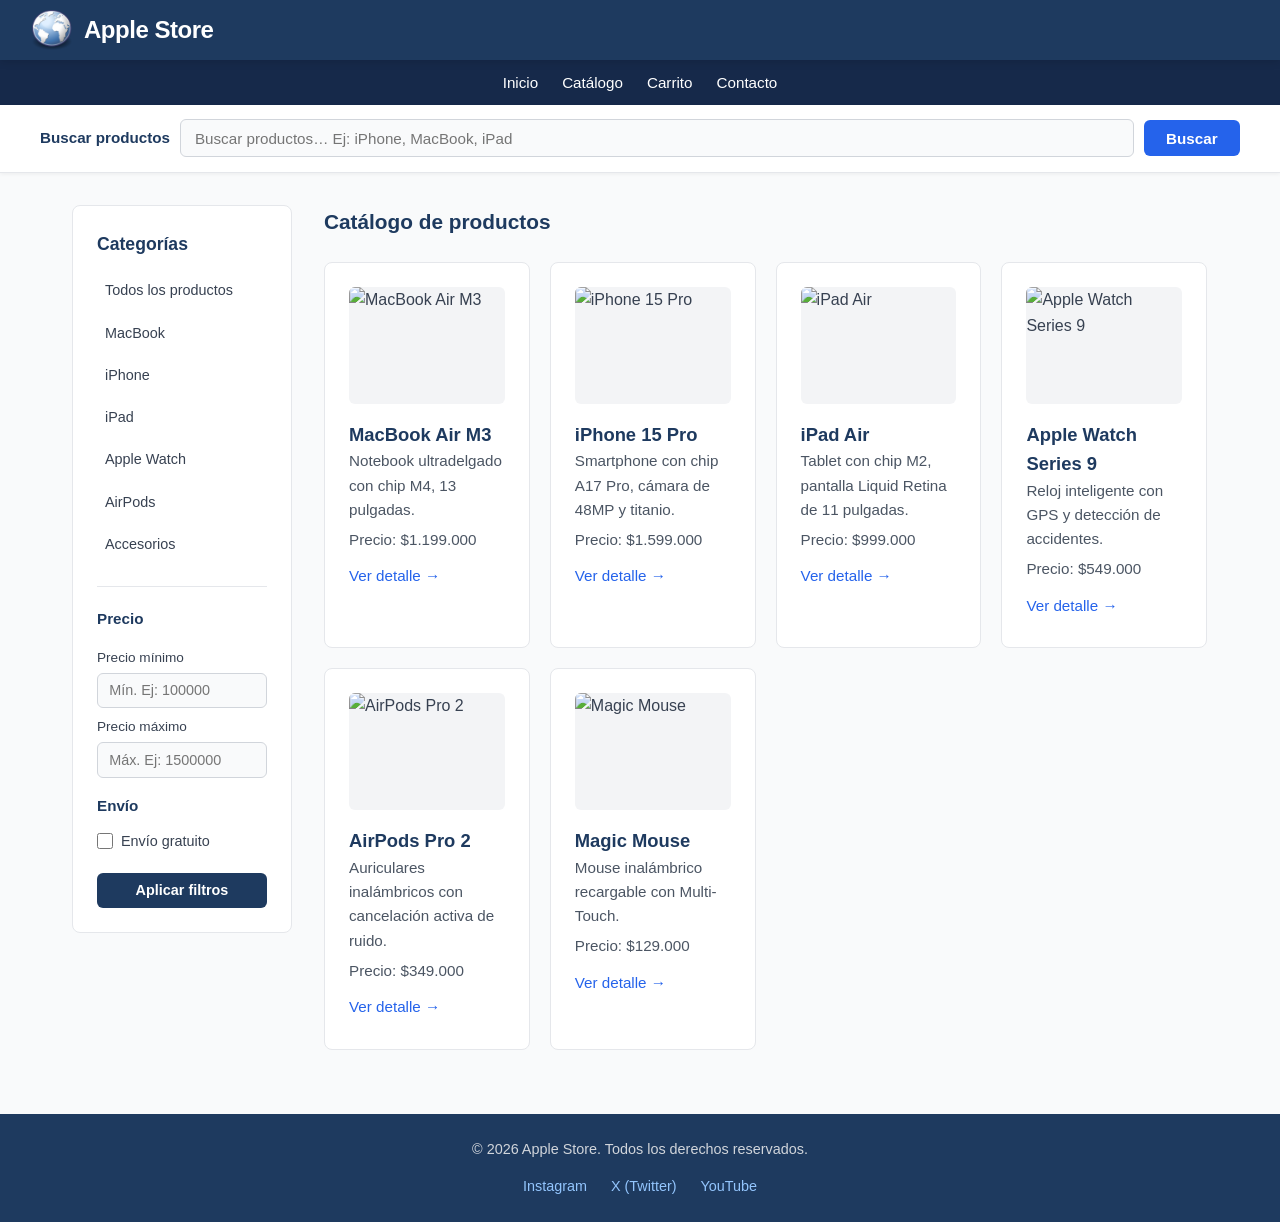
==== index.html @ 329b6d3d "Initial commit" ====
<!DOCTYPE html>
<html lang="es">
<head>
    <meta charset="UTF-8">
    <meta name="viewport" content="width=device-width, initial-scale=1.0">
    <meta name="description" content="Catálogo de productos Apple: MacBook, iPhone, iPad, Apple Watch y más.">
    <title>Apple Store | Catálogo de Productos</title>
    <link rel="stylesheet" href="style.css">
</head>
<body>

    <input type="checkbox" id="menu-toggle" class="menu-toggle" tabindex="-1" aria-hidden="true">

    <header class="site-header">
        <img src="./img/logo.png" alt="Apple Logo" width="40">
        <h1><a href="index.html">Apple Store</a></h1>
        <label for="menu-toggle" class="hamburger" aria-label="Abrir o cerrar menú de navegación">
            <span></span>
            <span></span>
            <span></span>
        </label>
    </header>

    <nav class="navbar" aria-label="Navegación principal">
        <ul>
            <li><a href="index.html">Inicio</a></li>
            <li><a href="index.html#catalogo">Catálogo</a></li>
            <li><a href="carrito.html">Carrito</a></li>
            <li><a href="contacto.html">Contacto</a></li>
        </ul>
    </nav>

    <div class="search-bar">
        <form role="search" method="get" action="#catalogo" aria-label="Buscador de productos">
            <label for="buscar">Buscar productos</label>
            <input type="search" id="buscar" name="buscar" placeholder="Buscar productos… Ej: iPhone, MacBook, iPad" autocomplete="off">
            <button type="submit">Buscar</button>
        </form>
    </div>

    <main id="inicio">

        <aside class="sidebar" aria-label="Filtros de productos">
            <input type="checkbox" id="filtros-toggle" class="filtros-toggle" tabindex="-1" aria-hidden="true">
            <label for="filtros-toggle" class="filtros-boton" aria-label="Mostrar u ocultar filtros">
                Filtros <span class="flecha" aria-hidden="true"></span>
            </label>
            <div class="filtros-contenido">
            <h2>Categorías</h2>
            <nav aria-label="Filtros de productos">
                <ul>
                    <li><a href="#catalogo">Todos los productos</a></li>
                    <li><a href="#macbook">MacBook</a></li>
                    <li><a href="#iphone">iPhone</a></li>
                    <li><a href="#ipad">iPad</a></li>
                    <li><a href="#watch">Apple Watch</a></li>
                    <li><a href="#airpods">AirPods</a></li>
                    <li><a href="#accesorios">Accesorios</a></li>
                </ul>
            </nav>

            <form class="filtros" method="get" action="#catalogo" aria-label="Filtros de precio y envío">
                <fieldset>
                    <legend>Precio</legend>
                    <label for="precio-min">Precio mínimo</label>
                    <input type="number" id="precio-min" name="precio-min" min="0" step="1000" placeholder="Mín. Ej: 100000">
                    <label for="precio-max">Precio máximo</label>
                    <input type="number" id="precio-max" name="precio-max" min="0" step="1000" placeholder="Máx. Ej: 1500000">
                </fieldset>
                <fieldset>
                    <legend>Envío</legend>
                    <label class="check-envio" for="envio-gratis">
                        <input type="checkbox" id="envio-gratis" name="envio" value="gratis">
                        Envío gratuito
                    </label>
                </fieldset>
                <button type="submit">Aplicar filtros</button>
            </form>
            </div>
        </aside>

        <section id="catalogo" aria-label="Catálogo de productos">
            <h2>Catálogo de productos</h2>

            <div class="productos">
            <article id="macbook" class="card">
                <img src="https://tse1.mm.bing.net/th/id/OIP.ccdzvcFZfXSDIcyYsRmzBAHaGY?r=0&rs=1&pid=ImgDetMain&o=7&rm=3" alt="MacBook Air M3" loading="lazy">
                <h3><a href="producto.html">MacBook Air M3</a></h3>
                <p>Notebook ultradelgado con chip M4, 13 pulgadas.</p>
                <p>Precio: $1.199.000</p>
                <p><a href="producto.html" aria-label="Ver detalle de MacBook Air M3">Ver detalle &rarr;</a></p>
            </article>

            <article id="iphone" class="card">
                <img src="https://tse1.mm.bing.net/th/id/OIP.ccdzvcFZfXSDIcyYsRmzBAHaGY?r=0&rs=1&pid=ImgDetMain&o=7&rm=3" alt="iPhone 15 Pro" loading="lazy">
                <h3><a href="producto.html">iPhone 15 Pro</a></h3>
                <p>Smartphone con chip A17 Pro, cámara de 48MP y titanio.</p>
                <p>Precio: $1.599.000</p>
                <p><a href="producto.html" aria-label="Ver detalle de iPhone 15 Pro">Ver detalle &rarr;</a></p>
            </article>

            <article id="ipad" class="card">
                <img src="https://tse1.mm.bing.net/th/id/OIP.ccdzvcFZfXSDIcyYsRmzBAHaGY?r=0&rs=1&pid=ImgDetMain&o=7&rm=3" alt="iPad Air" loading="lazy">
                <h3><a href="producto.html">iPad Air</a></h3>
                <p>Tablet con chip M2, pantalla Liquid Retina de 11 pulgadas.</p>
                <p>Precio: $999.000</p>
                <p><a href="producto.html" aria-label="Ver detalle de iPad Air">Ver detalle &rarr;</a></p>
            </article>

            <article id="watch" class="card">
                <img src="https://tse1.mm.bing.net/th/id/OIP.ccdzvcFZfXSDIcyYsRmzBAHaGY?r=0&rs=1&pid=ImgDetMain&o=7&rm=3" alt="Apple Watch Series 9" loading="lazy">
                <h3><a href="producto.html">Apple Watch Series 9</a></h3>
                <p>Reloj inteligente con GPS y detección de accidentes.</p>
                <p>Precio: $549.000</p>
                <p><a href="producto.html" aria-label="Ver detalle de Apple Watch Series 9">Ver detalle &rarr;</a></p>
            </article>

            <article id="airpods" class="card">
                <img src="https://tse1.mm.bing.net/th/id/OIP.ccdzvcFZfXSDIcyYsRmzBAHaGY?r=0&rs=1&pid=ImgDetMain&o=7&rm=3" alt="AirPods Pro 2" loading="lazy">
                <h3><a href="producto.html">AirPods Pro 2</a></h3>
                <p>Auriculares inalámbricos con cancelación activa de ruido.</p>
                <p>Precio: $349.000</p>
                <p><a href="producto.html" aria-label="Ver detalle de AirPods Pro 2">Ver detalle &rarr;</a></p>
            </article>

            <article id="accesorios" class="card">
                <img src="https://tse1.mm.bing.net/th/id/OIP.ccdzvcFZfXSDIcyYsRmzBAHaGY?r=0&rs=1&pid=ImgDetMain&o=7&rm=3" alt="Magic Mouse" loading="lazy">
                <h3><a href="producto.html">Magic Mouse</a></h3>
                <p>Mouse inalámbrico recargable con Multi-Touch.</p>
                <p>Precio: $129.000</p>
                <p><a href="producto.html" aria-label="Ver detalle de Magic Mouse">Ver detalle &rarr;</a></p>
            </article>
            </div>

        </section>

    </main>

    <footer id="contacto">
        <p>&copy; 2026 Apple Store. Todos los derechos reservados.</p>
        <nav aria-label="Redes sociales">
            <ul>
                <li><a href="https://instagram.com/apple" rel="noopener noreferrer" target="_blank">Instagram</a></li>
                <li><a href="https://x.com/apple" rel="noopener noreferrer" target="_blank">X (Twitter)</a></li>
                <li><a href="https://youtube.com/apple" rel="noopener noreferrer" target="_blank">YouTube</a></li>
            </ul>
        </nav>
    </footer>

</body>
</html>
---- style.css ----
/* ===== Reset y base ===== */
:root {
    --header-h: 60px;
}

*, *::before, *::after {
    margin: 0;
    padding: 0;
    box-sizing: border-box;
}

html {
    font-size: 16px;
    scroll-behavior: smooth;
}

body {
    font-family: -apple-system, BlinkMacSystemFont, "Segoe UI", Roboto, Helvetica, Arial, sans-serif;
    color: #374151;
    background-color: #f9fafb;
    line-height: 1.6;
    min-height: 100vh;
    /* ===== Template general con Grid: header / navbar / searchbar / main / footer ===== */
    display: grid;
    grid-template-areas:
        "header"
        "navbar"
        "searchbar"
        "main"
        "footer";
    grid-template-rows: auto auto auto 1fr auto;
    grid-template-columns: 1fr;
}

a {
    color: #2563eb;
    text-decoration: none;
    transition: color 0.2s ease;
}

a:hover {
    color: #1d4ed8;
}

ul {
    list-style: none;
}

/* ===== Header ===== */
.site-header,
header {
    grid-area: header;
    background-color: #1e3a5f;
    color: #ffffff;
    padding: 0 2rem;
    min-height: var(--header-h);
    display: flex;
    justify-content: flex-start;
    align-items: center;
    flex-wrap: nowrap;
    gap: 0.75rem;
    position: sticky;
    top: 0;
    z-index: 1000;
    box-shadow: 0 2px 8px rgba(0, 0, 0, 0.12);

    h1 {
        font-size: 1.5rem;
        font-weight: 700;
        letter-spacing: -0.02em;
        a:hover {
            color: #93c5fd;
        }
        a {
            color: #ffffff;
        }
    }
}

/* ===== Navegación principal (navbar del layout Grid) ===== */
.navbar,
nav[aria-label="Navegación principal"] {
    grid-area: navbar;
}

.navbar {
    background-color: #16294a;
    padding: 0.6rem 2rem;
    ul {
        justify-content: center;
    }
}

nav[aria-label="Navegación principal"] ul {
    display: flex;
    gap: 1.5rem;
}

nav[aria-label="Navegación principal"] a {
    color: #ffffff;
    font-weight: 500;
    font-size: 0.95rem;
    padding: 0.35rem 0;
    border-bottom: 2px solid transparent;
    transition: color 0.2s ease, border-color 0.2s ease;
}

nav[aria-label="Navegación principal"] a:hover {
    color: #93c5fd;
    border-bottom-color: #93c5fd;
}

/* ===== Menú hamburguesa solo HTML + CSS (checkbox hack) ===== */
/* El checkbox queda oculto pero funcional vía el <label> */
.menu-toggle {
    position: absolute;
    opacity: 0;
    width: 1px;
    height: 1px;
    overflow: hidden;
    pointer-events: none;
}

/* En desktop el botón hamburguesa no se muestra */
.hamburger {
    display: none;
    flex-direction: column;
    justify-content: center;
    gap: 5px;
    cursor: pointer;
    padding: 0.5rem;
    margin-left: auto;
}

.hamburger span {
    display: block;
    width: 25px;
    height: 3px;
    border-radius: 2px;
    background-color: #ffffff;
    transition: transform 0.2s ease, opacity 0.2s ease;
}

/* ===== Buscador de productos (solo HTML + CSS, sin JS) ===== */
.search-bar {
    grid-area: searchbar;
    background-color: #ffffff;
    border-bottom: 1px solid #e5e7eb;
    padding: 0.9rem 2rem;
    /* Fijo en la parte superior en mobile y desktop, debajo del header */
    position: sticky;
    top: var(--header-h);
    z-index: 900;
    box-shadow: 0 1px 4px rgba(0, 0, 0, 0.06);
}

.search-bar form[role="search"] {
    max-width: 1200px;
    margin: 0 auto;
    display: flex;
    gap: 0.6rem;
    align-items: center;
    min-width: 0;
}

.search-bar label {
    margin: 0;
    font-weight: 600;
    color: #1e3a5f;
    font-size: 0.95rem;
    white-space: nowrap;
}

.search-bar input[type="search"] {
    flex: 1;
    min-width: 0;
    padding: 0.6rem 0.9rem;
    border: 1px solid #d1d5db;
    border-radius: 6px;
    font-size: 0.95rem;
    font-family: inherit;
    background-color: #f9fafb;
    transition: border-color 0.2s ease, box-shadow 0.2s ease, background-color 0.2s ease;
}

.search-bar input[type="search"]:focus {
    outline: none;
    border-color: #2563eb;
    background-color: #ffffff;
    box-shadow: 0 0 0 3px rgba(37, 99, 235, 0.15);
}

.search-bar button[type="submit"] {
    background-color: #2563eb;
    color: #ffffff;
    border: none;
    padding: 0.6rem 1.4rem;
    border-radius: 6px;
    font-size: 0.95rem;
    font-weight: 600;
    cursor: pointer;
    transition: background-color 0.2s ease;
    white-space: nowrap;
}

.search-bar button[type="submit"]:hover {
    background-color: #1d4ed8;
}

/* ===== Navegación breadcrumb ===== */
nav[aria-label="Ruta de navegación"] ol {
    display: flex;
    gap: 0.5rem;
    flex-wrap: wrap;
    font-size: 0.85rem;
    color: #6b7280;
    margin-bottom: 1.5rem;
}

nav[aria-label="Ruta de navegación"] a {
    color: #6b7280;
}

nav[aria-label="Ruta de navegación"] a:hover {
    color: #2563eb;
}

nav[aria-label="Ruta de navegación"] [aria-current="page"] {
    color: #374151;
    font-weight: 600;
}

/* ===== Layout principal (index) ===== */
main {
    grid-area: main;
    max-width: 1200px;
    width: 100%;
    margin: 0 auto;
    padding: 2rem;
}

footer {
    grid-area: footer;
}

#inicio {
    /* Sub-grid del contenido: sidebar + catálogo */
    display: grid;
    grid-template-areas:
        "sidebar"
        "catalogo";
    grid-template-columns: 1fr;
    gap: 2rem;
    align-items: start;
}

/* ===== Aside / Filtros (sidebar del layout Grid) ===== */
aside,
.sidebar {
    grid-area: sidebar;
}

aside {
    background-color: #ffffff;
    border: 1px solid #e5e7eb;
    border-radius: 8px;
    padding: 1.5rem;
}

aside h2 {
    font-size: 1.1rem;
    color: #1e3a5f;
    margin-bottom: 1rem;
}

aside nav ul {
    display: flex;
    flex-direction: column;
    gap: 0.5rem;
}

aside nav a {
    color: #374151;
    font-size: 0.9rem;
    padding: 0.35rem 0.5rem;
    border-radius: 4px;
    display: block;
}

aside nav a:hover {
    background-color: #eff6ff;
    color: #2563eb;
}

/* ===== Filtros de precio y envío en sidebar (solo HTML + CSS) ===== */
.sidebar .filtros {
    margin-top: 1.5rem;
    padding-top: 1.25rem;
    border-top: 1px solid #e5e7eb;
    max-width: none;
}

.sidebar .filtros fieldset {
    border: 0;
    padding: 0;
    margin: 0 0 1rem;
    background-color: transparent;
}

.sidebar .filtros legend {
    padding: 0;
    margin-bottom: 0.5rem;
    font-size: 0.95rem;
}

.sidebar .filtros label {
    margin-top: 0.5rem;
    font-size: 0.85rem;
}

.sidebar .filtros input[type="number"] {
    width: 100%;
    padding: 0.55rem 0.7rem;
    border: 1px solid #d1d5db;
    border-radius: 6px;
    font-size: 0.9rem;
    font-family: inherit;
    background-color: #f9fafb;
    transition: border-color 0.2s ease, box-shadow 0.2s ease, background-color 0.2s ease;
}

.sidebar .filtros input[type="number"]:focus {
    outline: none;
    border-color: #2563eb;
    background-color: #ffffff;
    box-shadow: 0 0 0 3px rgba(37, 99, 235, 0.15);
}

.sidebar .filtros .check-envio {
    display: flex;
    align-items: center;
    gap: 0.5rem;
    margin-top: 0.25rem;
    cursor: pointer;
    font-size: 0.9rem;
}

.sidebar .filtros input[type="checkbox"] {
    width: 1rem;
    height: 1rem;
    accent-color: #2563eb;
    cursor: pointer;
}

.sidebar .filtros button[type="submit"] {
    width: 100%;
    background-color: #1e3a5f;
    color: #ffffff;
    border: none;
    padding: 0.6rem 1rem;
    border-radius: 6px;
    font-size: 0.9rem;
    font-weight: 600;
    cursor: pointer;
    transition: background-color 0.2s ease;
}

.sidebar .filtros button[type="submit"]:hover {
    background-color: #2563eb;
}

/* ===== Filtros colapsables solo HTML + CSS (checkbox hack) ===== */
.filtros-toggle {
    position: absolute;
    opacity: 0;
    width: 1px;
    height: 1px;
    overflow: hidden;
    pointer-events: none;
}

/* En desktop el botón de filtros no se muestra y el contenido va abierto */
.filtros-boton {
    display: none;
}

.filtros-contenido {
    display: block;
}

.filtros-boton .flecha::after {
    content: "▾";
    display: inline-block;
    transition: transform 0.2s ease;
}

/* ===== Catálogo (contenedor Grid del layout, tarjetas en Flex) ===== */
#catalogo {
    grid-area: catalogo;
    min-width: 0;
}

#catalogo h2 {
    font-size: 1.3rem;
    color: #1e3a5f;
    margin-bottom: 1.5rem;
}

#catalogo > h2 {
    margin-bottom: 1.5rem;
}

/* Contenedor flex de las tarjetas */
#catalogo .productos {
    display: flex;
    flex-wrap: wrap;
    gap: 1.25rem;
    align-items: stretch;
}

/* ===== Tarjetas de productos (Flex items) ===== */
/* Mobile primero: 1 columna */
#catalogo article,
#catalogo .card {
    flex: 1 1 100%;
    max-width: 100%;
    background-color: #ffffff;
    border: 1px solid #e5e7eb;
    border-radius: 8px;
    padding: 1.5rem;
    transition: box-shadow 0.2s ease, border-color 0.2s ease;
}

#catalogo article:hover,
#catalogo .card:hover {
    box-shadow: 0 4px 12px rgba(37, 99, 235, 0.1);
    border-color: #bfdbfe;
}

#catalogo article h3 a {
    color: #1e3a5f;
    font-size: 1.15rem;
}

#catalogo article h3 a:hover {
    color: #2563eb;
}

#catalogo article p {
    margin-bottom: 0.35rem;
    color: #4b5563;
    font-size: 0.95rem;
}

#catalogo article p:last-child {
    margin-top: 0.75rem;
}

/* Imagen de producto (misma para todos) */
#catalogo .card img,
article[aria-label="Ficha del producto"] img {
    width: 100%;
    height: auto;
    aspect-ratio: 4 / 3;
    object-fit: cover;
    border-radius: 6px;
    margin-bottom: 1rem;
    background-color: #f3f4f6;
    display: block;
}

article[aria-label="Ficha del producto"] img {
    max-width: 480px;
}

/* Tablet: 3 columnas */
@media (min-width: 600px) and (max-width: 1023px) {
    #catalogo article,
    #catalogo .card {
        flex: 1 1 calc(33.333% - 1.25rem);
        max-width: calc(33.333% - 0.85rem);
    }
}

/* Desktop: 4 columnas + sidebar lateral vía Grid */
@media (min-width: 1024px) {
    #inicio {
        grid-template-areas: "sidebar catalogo";
        grid-template-columns: 220px 1fr;
    }

    #catalogo article,
    #catalogo .card {
        flex: 1 1 calc(25% - 1.25rem);
        max-width: calc(25% - 0.95rem);
    }
}

/* Tablet: sidebar arriba, catálogo debajo (Grid de 1 columna) */
@media (min-width: 600px) and (max-width: 1023px) {
    #inicio {
        grid-template-areas:
            "sidebar"
            "catalogo";
        grid-template-columns: 1fr;
    }
}

/* ===== Footer ===== */
footer {
    background-color: #1e3a5f;
    color: #ffffff;
    padding: 1.5rem 2rem;
    text-align: center;
    margin-top: auto;
}

footer p {
    margin-bottom: 0.75rem;
    font-size: 0.9rem;
    color: #d1d5db;
}

footer nav ul {
    display: flex;
    justify-content: center;
    gap: 1.5rem;
}

footer nav a {
    color: #93c5fd;
    font-size: 0.9rem;
    font-weight: 500;
}

footer nav a:hover {
    color: #ffffff;
}

/* ===== Tablas ===== */
table {
    width: 100%;
    border-collapse: collapse;
    margin: 1rem 0 1.5rem;
    background-color: #ffffff;
    border-radius: 8px;
    overflow: hidden;
    border: 1px solid #e5e7eb;
}

caption {
    text-align: left;
    font-weight: 600;
    color: #1e3a5f;
    padding: 0.75rem 1rem;
    font-size: 1rem;
}

th, td {
    padding: 0.75rem 1rem;
    text-align: left;
    border-bottom: 1px solid #f3f4f6;
    font-size: 0.9rem;
}

thead th {
    background-color: #f0f4ff;
    color: #1e3a5f;
    font-weight: 600;
}

tbody tr:last-child td {
    border-bottom: none;
}

tfoot td {
    font-weight: 700;
    background-color: #f9fafb;
    color: #1e3a5f;
}

/* ===== Formularios ===== */
form {
    max-width: 600px;
}

fieldset {
    border: 1px solid #e5e7eb;
    border-radius: 8px;
    padding: 1.25rem 1.5rem;
    margin-bottom: 1.25rem;
    background-color: #ffffff;
}

legend {
    font-weight: 600;
    color: #1e3a5f;
    padding: 0 0.5rem;
}

label {
    display: block;
    margin-top: 0.75rem;
    margin-bottom: 0.25rem;
    font-size: 0.9rem;
    color: #374151;
}

input[type="text"],
input[type="email"],
input[type="tel"],
textarea {
    width: 100%;
    padding: 0.6rem 0.75rem;
    border: 1px solid #d1d5db;
    border-radius: 6px;
    font-size: 0.95rem;
    font-family: inherit;
    transition: border-color 0.2s ease, box-shadow 0.2s ease;
    background-color: #ffffff;
}

input:focus, textarea:focus {
    outline: none;
    border-color: #2563eb;
    box-shadow: 0 0 0 3px rgba(37, 99, 235, 0.15);
}

input[type="radio"] {
    margin-right: 0.4rem;
}



input[type="submit"] {
    background-color: #2563eb;
    color: #ffffff;
    border: none;
    padding: 0.7rem 1.5rem;
    border-radius: 6px;
    font-size: 1rem;
    font-weight: 600;
    cursor: pointer;
    transition: background-color 0.2s ease;
    margin-top: 0.5rem;
}

input[type="submit"]:hover {
    background-color: #1d4ed8;
}

[role="button"] {
    display: inline-block;
    background-color: #2563eb;
    color: #ffffff;
    padding: 0.6rem 1.25rem;
    border-radius: 6px;
    font-weight: 600;
    transition: background-color 0.2s ease;
}

[role="button"]:hover {
    background-color: #1d4ed8;
    color: #ffffff;
}

/* ===== Artículo producto ===== */
article[aria-label="Ficha del producto"] {
    background-color: #ffffff;
    border: 1px solid #e5e7eb;
    border-radius: 8px;
    padding: 2rem;
}

article[aria-label="Ficha del producto"] h2 {
    color: #1e3a5f;
    margin-bottom: 0.75rem;
}

article[aria-label="Ficha del producto"] section {
    margin-top: 1.5rem;
}

article[aria-label="Ficha del producto"] h3 {
    color: #1e3a5f;
    margin-bottom: 0.5rem;
}

/* ===== Secciones generales ===== */
section[aria-label] {
    margin-bottom: 2rem;
}

h2 {
    font-size: 1.3rem;
    color: #1e3a5f;
}

h3 {
    font-size: 1.1rem;
}

/* ===== Responsive ===== */
@media (max-width: 768px) {
    .site-header,
    header {
        flex-direction: row;
        align-items: center;
        padding: 0 1rem;
        min-height: var(--header-h);
    }

    /* --- Menú hamburguesa: solo mobile --- */
    .hamburger {
        display: flex;
    }

    .navbar {
        padding: 0 1rem;
    }

    /* Nav colapsada por defecto, se abre con el checkbox */
    nav[aria-label="Navegación principal"] ul {
        display: none;
        flex-direction: column;
        gap: 0;
        padding: 0.5rem 0;
    }

    nav[aria-label="Navegación principal"] li {
        border-top: 1px solid rgba(255, 255, 255, 0.12);
    }

    nav[aria-label="Navegación principal"] li:first-child {
        border-top: none;
    }

    nav[aria-label="Navegación principal"] a {
        display: block;
        padding: 0.7rem 0.25rem;
        border-bottom: none;
    }

    nav[aria-label="Navegación principal"] a:hover {
        border-bottom-color: transparent;
    }

    /* Mostrar nav cuando el checkbox está marcado */
    #menu-toggle:checked ~ .navbar ul {
        display: flex;
    }

    /* Hamburguesa animada a "X" cuando el menú está abierto */
    #menu-toggle:checked ~ .site-header .hamburger span:nth-child(1) {
        transform: translateY(8px) rotate(45deg);
    }

    #menu-toggle:checked ~ .site-header .hamburger span:nth-child(2) {
        opacity: 0;
    }

    #menu-toggle:checked ~ .site-header .hamburger span:nth-child(3) {
        transform: translateY(-8px) rotate(-45deg);
    }

    /* --- Filtros colapsables: cerrados por defecto, solo mobile --- */
    .filtros-boton {
        display: flex;
        justify-content: space-between;
        align-items: center;
        width: 100%;
        background-color: #1e3a5f;
        color: #ffffff;
        font-weight: 600;
        font-size: 0.95rem;
        padding: 0.7rem 1rem;
        border-radius: 6px;
        cursor: pointer;
    }

    .filtros-contenido {
        display: none;
        margin-top: 1rem;
    }

    #filtros-toggle:checked ~ .filtros-contenido {
        display: block;
    }

    #filtros-toggle:checked ~ .filtros-boton .flecha::after {
        transform: rotate(180deg);
    }

    .search-bar {
        padding: 0.75rem 1rem;
    }

    .search-bar form[role="search"] {
        flex-wrap: wrap;
    }

    .search-bar label {
        flex: 1 1 100%;
    }

    #inicio {
        grid-template-areas:
            "sidebar"
            "catalogo";
        grid-template-columns: 1fr;
    }

    main {
        padding: 1rem;
    }

    nav[aria-label="Ruta de navegación"] ol {
        font-size: 0.8rem;
    }

    footer nav ul {
        flex-wrap: wrap;
        gap: 1rem;
    }

    table {
        font-size: 0.85rem;
    }

    th, td {
        padding: 0.5rem 0.6rem;
    }
}

@media (max-width: 480px) {
    html {
        font-size: 14px;
    }

    header h1 {
        font-size: 1.25rem;
    }

    nav[aria-label="Navegación principal"] ul {
        gap: 0.75rem;
    }

    nav[aria-label="Navegación principal"] a {
        font-size: 0.85rem;
    }

    aside nav ul {
        gap: 0.25rem;
    }

    footer {
        padding: 1rem;
    }

    footer p {
        font-size: 0.8rem;
    }

    footer nav ul {
        flex-direction: column;
        gap: 0.5rem;
    }
}
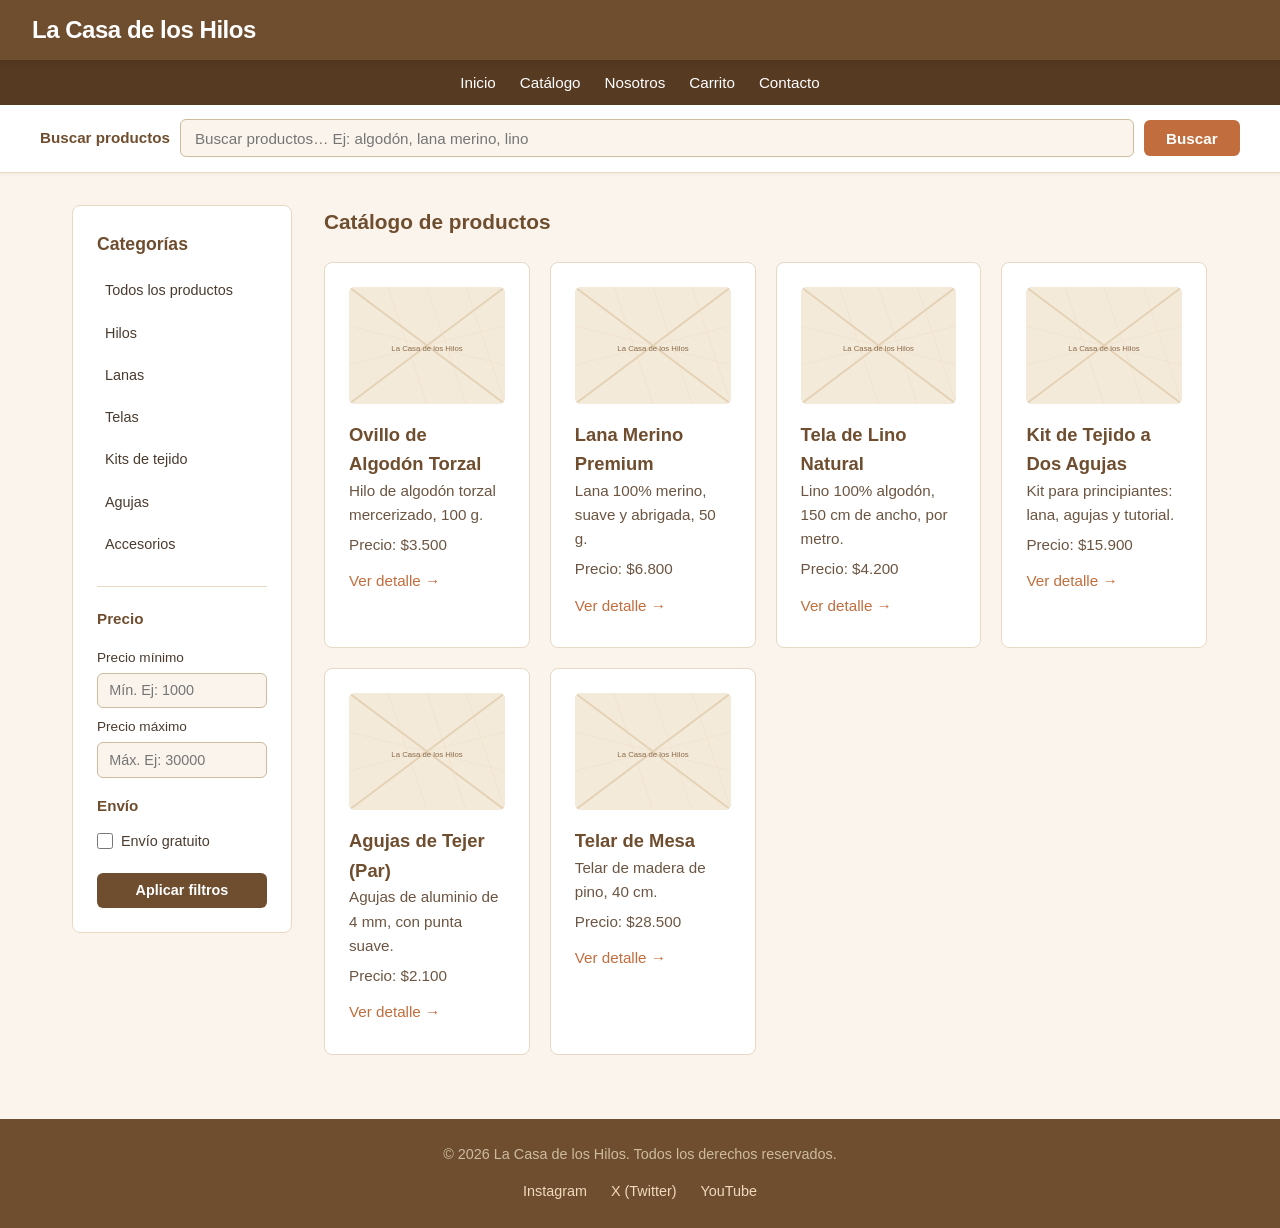
==== commit b1f006f5: "Refactor website content and design for "La Casa de los Hilos" - Updated all HTML files to reflect t" ====
--- a/index.html
+++ b/index.html
@@ -3,8 +3,8 @@
 <head>
     <meta charset="UTF-8">
     <meta name="viewport" content="width=device-width, initial-scale=1.0">
-    <meta name="description" content="Catálogo de productos Apple: MacBook, iPhone, iPad, Apple Watch y más.">
-    <title>Apple Store | Catálogo de Productos</title>
+    <meta name="description" content="Catálogo de artículos textiles: hilos, lanas, telas, kits de tejido y accesorios.">
+    <title>La Casa de los Hilos | Catálogo de Artículos Textiles</title>
     <link rel="stylesheet" href="style.css">
 </head>
 <body>
@@ -12,8 +12,7 @@
     <input type="checkbox" id="menu-toggle" class="menu-toggle" tabindex="-1" aria-hidden="true">
 
     <header class="site-header">
-        <img src="./img/logo.png" alt="Apple Logo" width="40">
-        <h1><a href="index.html">Apple Store</a></h1>
+        <h1><a href="index.html">La Casa de los Hilos</a></h1>
         <label for="menu-toggle" class="hamburger" aria-label="Abrir o cerrar menú de navegación">
             <span></span>
             <span></span>
@@ -25,6 +24,7 @@
         <ul>
             <li><a href="index.html">Inicio</a></li>
             <li><a href="index.html#catalogo">Catálogo</a></li>
+            <li><a href="nosotros.html">Nosotros</a></li>
             <li><a href="carrito.html">Carrito</a></li>
             <li><a href="contacto.html">Contacto</a></li>
         </ul>
@@ -33,7 +33,7 @@
     <div class="search-bar">
         <form role="search" method="get" action="#catalogo" aria-label="Buscador de productos">
             <label for="buscar">Buscar productos</label>
-            <input type="search" id="buscar" name="buscar" placeholder="Buscar productos… Ej: iPhone, MacBook, iPad" autocomplete="off">
+            <input type="search" id="buscar" name="buscar" placeholder="Buscar productos… Ej: algodón, lana merino, lino" autocomplete="off">
             <button type="submit">Buscar</button>
         </form>
     </div>
@@ -50,11 +50,11 @@
             <nav aria-label="Filtros de productos">
                 <ul>
                     <li><a href="#catalogo">Todos los productos</a></li>
-                    <li><a href="#macbook">MacBook</a></li>
-                    <li><a href="#iphone">iPhone</a></li>
-                    <li><a href="#ipad">iPad</a></li>
-                    <li><a href="#watch">Apple Watch</a></li>
-                    <li><a href="#airpods">AirPods</a></li>
+                    <li><a href="#hilos">Hilos</a></li>
+                    <li><a href="#lanas">Lanas</a></li>
+                    <li><a href="#telas">Telas</a></li>
+                    <li><a href="#kits">Kits de tejido</a></li>
+                    <li><a href="#agujas">Agujas</a></li>
                     <li><a href="#accesorios">Accesorios</a></li>
                 </ul>
             </nav>
@@ -63,9 +63,9 @@
                 <fieldset>
                     <legend>Precio</legend>
                     <label for="precio-min">Precio mínimo</label>
-                    <input type="number" id="precio-min" name="precio-min" min="0" step="1000" placeholder="Mín. Ej: 100000">
+                    <input type="number" id="precio-min" name="precio-min" min="0" step="100" placeholder="Mín. Ej: 1000">
                     <label for="precio-max">Precio máximo</label>
-                    <input type="number" id="precio-max" name="precio-max" min="0" step="1000" placeholder="Máx. Ej: 1500000">
+                    <input type="number" id="precio-max" name="precio-max" min="0" step="100" placeholder="Máx. Ej: 30000">
                 </fieldset>
                 <fieldset>
                     <legend>Envío</legend>
@@ -83,52 +83,52 @@
             <h2>Catálogo de productos</h2>
 
             <div class="productos">
-            <article id="macbook" class="card">
-                <img src="https://tse1.mm.bing.net/th/id/OIP.ccdzvcFZfXSDIcyYsRmzBAHaGY?r=0&rs=1&pid=ImgDetMain&o=7&rm=3" alt="MacBook Air M3" loading="lazy">
-                <h3><a href="producto.html">MacBook Air M3</a></h3>
-                <p>Notebook ultradelgado con chip M4, 13 pulgadas.</p>
-                <p>Precio: $1.199.000</p>
-                <p><a href="producto.html" aria-label="Ver detalle de MacBook Air M3">Ver detalle &rarr;</a></p>
+            <article id="hilos" class="card">
+                <img src="img/placeholder.svg" alt="Ovillo de Algodón Torzal" loading="lazy">
+                <h3><a href="producto.html">Ovillo de Algodón Torzal</a></h3>
+                <p>Hilo de algodón torzal mercerizado, 100 g.</p>
+                <p>Precio: $3.500</p>
+                <p><a href="producto.html" aria-label="Ver detalle de Ovillo de Algodón Torzal">Ver detalle &rarr;</a></p>
             </article>
 
-            <article id="iphone" class="card">
-                <img src="https://tse1.mm.bing.net/th/id/OIP.ccdzvcFZfXSDIcyYsRmzBAHaGY?r=0&rs=1&pid=ImgDetMain&o=7&rm=3" alt="iPhone 15 Pro" loading="lazy">
-                <h3><a href="producto.html">iPhone 15 Pro</a></h3>
-                <p>Smartphone con chip A17 Pro, cámara de 48MP y titanio.</p>
-                <p>Precio: $1.599.000</p>
-                <p><a href="producto.html" aria-label="Ver detalle de iPhone 15 Pro">Ver detalle &rarr;</a></p>
+            <article id="lanas" class="card">
+                <img src="img/placeholder.svg" alt="Lana Merino Premium" loading="lazy">
+                <h3><a href="producto.html">Lana Merino Premium</a></h3>
+                <p>Lana 100% merino, suave y abrigada, 50 g.</p>
+                <p>Precio: $6.800</p>
+                <p><a href="producto.html" aria-label="Ver detalle de Lana Merino Premium">Ver detalle &rarr;</a></p>
             </article>
 
-            <article id="ipad" class="card">
-                <img src="https://tse1.mm.bing.net/th/id/OIP.ccdzvcFZfXSDIcyYsRmzBAHaGY?r=0&rs=1&pid=ImgDetMain&o=7&rm=3" alt="iPad Air" loading="lazy">
-                <h3><a href="producto.html">iPad Air</a></h3>
-                <p>Tablet con chip M2, pantalla Liquid Retina de 11 pulgadas.</p>
-                <p>Precio: $999.000</p>
-                <p><a href="producto.html" aria-label="Ver detalle de iPad Air">Ver detalle &rarr;</a></p>
+            <article id="telas" class="card">
+                <img src="img/placeholder.svg" alt="Tela de Lino Natural" loading="lazy">
+                <h3><a href="producto.html">Tela de Lino Natural</a></h3>
+                <p>Lino 100% algodón, 150 cm de ancho, por metro.</p>
+                <p>Precio: $4.200</p>
+                <p><a href="producto.html" aria-label="Ver detalle de Tela de Lino Natural">Ver detalle &rarr;</a></p>
             </article>
 
-            <article id="watch" class="card">
-                <img src="https://tse1.mm.bing.net/th/id/OIP.ccdzvcFZfXSDIcyYsRmzBAHaGY?r=0&rs=1&pid=ImgDetMain&o=7&rm=3" alt="Apple Watch Series 9" loading="lazy">
-                <h3><a href="producto.html">Apple Watch Series 9</a></h3>
-                <p>Reloj inteligente con GPS y detección de accidentes.</p>
-                <p>Precio: $549.000</p>
-                <p><a href="producto.html" aria-label="Ver detalle de Apple Watch Series 9">Ver detalle &rarr;</a></p>
+            <article id="kits" class="card">
+                <img src="img/placeholder.svg" alt="Kit de Tejido a Dos Agujas" loading="lazy">
+                <h3><a href="producto.html">Kit de Tejido a Dos Agujas</a></h3>
+                <p>Kit para principiantes: lana, agujas y tutorial.</p>
+                <p>Precio: $15.900</p>
+                <p><a href="producto.html" aria-label="Ver detalle de Kit de Tejido a Dos Agujas">Ver detalle &rarr;</a></p>
             </article>
 
-            <article id="airpods" class="card">
-                <img src="https://tse1.mm.bing.net/th/id/OIP.ccdzvcFZfXSDIcyYsRmzBAHaGY?r=0&rs=1&pid=ImgDetMain&o=7&rm=3" alt="AirPods Pro 2" loading="lazy">
-                <h3><a href="producto.html">AirPods Pro 2</a></h3>
-                <p>Auriculares inalámbricos con cancelación activa de ruido.</p>
-                <p>Precio: $349.000</p>
-                <p><a href="producto.html" aria-label="Ver detalle de AirPods Pro 2">Ver detalle &rarr;</a></p>
+            <article id="agujas" class="card">
+                <img src="img/placeholder.svg" alt="Agujas de Tejer, par de 4 mm" loading="lazy">
+                <h3><a href="producto.html">Agujas de Tejer (Par)</a></h3>
+                <p>Agujas de aluminio de 4 mm, con punta suave.</p>
+                <p>Precio: $2.100</p>
+                <p><a href="producto.html" aria-label="Ver detalle de Agujas de Tejer">Ver detalle &rarr;</a></p>
             </article>
 
             <article id="accesorios" class="card">
-                <img src="https://tse1.mm.bing.net/th/id/OIP.ccdzvcFZfXSDIcyYsRmzBAHaGY?r=0&rs=1&pid=ImgDetMain&o=7&rm=3" alt="Magic Mouse" loading="lazy">
-                <h3><a href="producto.html">Magic Mouse</a></h3>
-                <p>Mouse inalámbrico recargable con Multi-Touch.</p>
-                <p>Precio: $129.000</p>
-                <p><a href="producto.html" aria-label="Ver detalle de Magic Mouse">Ver detalle &rarr;</a></p>
+                <img src="img/placeholder.svg" alt="Telar de Mesa de madera" loading="lazy">
+                <h3><a href="producto.html">Telar de Mesa</a></h3>
+                <p>Telar de madera de pino, 40 cm.</p>
+                <p>Precio: $28.500</p>
+                <p><a href="producto.html" aria-label="Ver detalle de Telar de Mesa">Ver detalle &rarr;</a></p>
             </article>
             </div>
 
@@ -137,15 +137,16 @@
     </main>
 
     <footer id="contacto">
-        <p>&copy; 2026 Apple Store. Todos los derechos reservados.</p>
+        <p>&copy; 2026 La Casa de los Hilos. Todos los derechos reservados.</p>
         <nav aria-label="Redes sociales">
             <ul>
-                <li><a href="https://instagram.com/apple" rel="noopener noreferrer" target="_blank">Instagram</a></li>
-                <li><a href="https://x.com/apple" rel="noopener noreferrer" target="_blank">X (Twitter)</a></li>
-                <li><a href="https://youtube.com/apple" rel="noopener noreferrer" target="_blank">YouTube</a></li>
+                <li><a href="https://instagram.com" rel="noopener noreferrer" target="_blank">Instagram</a></li>
+                <li><a href="https://x.com" rel="noopener noreferrer" target="_blank">X (Twitter)</a></li>
+                <li><a href="https://youtube.com" rel="noopener noreferrer" target="_blank">YouTube</a></li>
             </ul>
         </nav>
     </footer>
 
+    <script src="js/main.js"></script>
 </body>
-</html>
+</html>
--- a/style.css
+++ b/style.css
@@ -16,8 +16,8 @@
 
 body {
     font-family: -apple-system, BlinkMacSystemFont, "Segoe UI", Roboto, Helvetica, Arial, sans-serif;
-    color: #374151;
-    background-color: #f9fafb;
+    color: #4a3b2f;
+    background-color: #faf4ec;
     line-height: 1.6;
     min-height: 100vh;
     /* ===== Template general con Grid: header / navbar / searchbar / main / footer ===== */
@@ -33,16 +33,17 @@
 }
 
 a {
-    color: #2563eb;
+    color: #c26d3d;
     text-decoration: none;
     transition: color 0.2s ease;
 }
 
 a:hover {
-    color: #1d4ed8;
-}
-
-ul {
+    color: #a3572f;
+}
+
+ul,
+ol {
     list-style: none;
 }
 
@@ -50,7 +51,7 @@
 .site-header,
 header {
     grid-area: header;
-    background-color: #1e3a5f;
+    background-color: #6f4e2f;
     color: #ffffff;
     padding: 0 2rem;
     min-height: var(--header-h);
@@ -69,7 +70,7 @@
         font-weight: 700;
         letter-spacing: -0.02em;
         a:hover {
-            color: #93c5fd;
+            color: #f0d9bd;
         }
         a {
             color: #ffffff;
@@ -84,7 +85,7 @@
 }
 
 .navbar {
-    background-color: #16294a;
+    background-color: #573a22;
     padding: 0.6rem 2rem;
     ul {
         justify-content: center;
@@ -106,8 +107,8 @@
 }
 
 nav[aria-label="Navegación principal"] a:hover {
-    color: #93c5fd;
-    border-bottom-color: #93c5fd;
+    color: #f0d9bd;
+    border-bottom-color: #f0d9bd;
 }
 
 /* ===== Menú hamburguesa solo HTML + CSS (checkbox hack) ===== */
@@ -145,7 +146,7 @@
 .search-bar {
     grid-area: searchbar;
     background-color: #ffffff;
-    border-bottom: 1px solid #e5e7eb;
+    border-bottom: 1px solid #e7d9c4;
     padding: 0.9rem 2rem;
     /* Fijo en la parte superior en mobile y desktop, debajo del header */
     position: sticky;
@@ -166,7 +167,7 @@
 .search-bar label {
     margin: 0;
     font-weight: 600;
-    color: #1e3a5f;
+    color: #6f4e2f;
     font-size: 0.95rem;
     white-space: nowrap;
 }
@@ -175,23 +176,23 @@
     flex: 1;
     min-width: 0;
     padding: 0.6rem 0.9rem;
-    border: 1px solid #d1d5db;
+    border: 1px solid #cdbb9f;
     border-radius: 6px;
     font-size: 0.95rem;
     font-family: inherit;
-    background-color: #f9fafb;
+    background-color: #faf4ec;
     transition: border-color 0.2s ease, box-shadow 0.2s ease, background-color 0.2s ease;
 }
 
 .search-bar input[type="search"]:focus {
     outline: none;
-    border-color: #2563eb;
-    background-color: #ffffff;
-    box-shadow: 0 0 0 3px rgba(37, 99, 235, 0.15);
+    border-color: #c26d3d;
+    background-color: #ffffff;
+    box-shadow: 0 0 0 3px rgba(194, 109, 61, 0.15);
 }
 
 .search-bar button[type="submit"] {
-    background-color: #2563eb;
+    background-color: #c26d3d;
     color: #ffffff;
     border: none;
     padding: 0.6rem 1.4rem;
@@ -204,7 +205,7 @@
 }
 
 .search-bar button[type="submit"]:hover {
-    background-color: #1d4ed8;
+    background-color: #a3572f;
 }
 
 /* ===== Navegación breadcrumb ===== */
@@ -222,11 +223,11 @@
 }
 
 nav[aria-label="Ruta de navegación"] a:hover {
-    color: #2563eb;
+    color: #c26d3d;
 }
 
 nav[aria-label="Ruta de navegación"] [aria-current="page"] {
-    color: #374151;
+    color: #4a3b2f;
     font-weight: 600;
 }
 
@@ -262,14 +263,14 @@
 
 aside {
     background-color: #ffffff;
-    border: 1px solid #e5e7eb;
+    border: 1px solid #e7d9c4;
     border-radius: 8px;
     padding: 1.5rem;
 }
 
 aside h2 {
     font-size: 1.1rem;
-    color: #1e3a5f;
+    color: #6f4e2f;
     margin-bottom: 1rem;
 }
 
@@ -280,7 +281,7 @@
 }
 
 aside nav a {
-    color: #374151;
+    color: #4a3b2f;
     font-size: 0.9rem;
     padding: 0.35rem 0.5rem;
     border-radius: 4px;
@@ -288,15 +289,15 @@
 }
 
 aside nav a:hover {
-    background-color: #eff6ff;
-    color: #2563eb;
+    background-color: #f7ecdf;
+    color: #c26d3d;
 }
 
 /* ===== Filtros de precio y envío en sidebar (solo HTML + CSS) ===== */
 .sidebar .filtros {
     margin-top: 1.5rem;
     padding-top: 1.25rem;
-    border-top: 1px solid #e5e7eb;
+    border-top: 1px solid #e7d9c4;
     max-width: none;
 }
 
@@ -321,19 +322,19 @@
 .sidebar .filtros input[type="number"] {
     width: 100%;
     padding: 0.55rem 0.7rem;
-    border: 1px solid #d1d5db;
+    border: 1px solid #cdbb9f;
     border-radius: 6px;
     font-size: 0.9rem;
     font-family: inherit;
-    background-color: #f9fafb;
+    background-color: #faf4ec;
     transition: border-color 0.2s ease, box-shadow 0.2s ease, background-color 0.2s ease;
 }
 
 .sidebar .filtros input[type="number"]:focus {
     outline: none;
-    border-color: #2563eb;
-    background-color: #ffffff;
-    box-shadow: 0 0 0 3px rgba(37, 99, 235, 0.15);
+    border-color: #c26d3d;
+    background-color: #ffffff;
+    box-shadow: 0 0 0 3px rgba(194, 109, 61, 0.15);
 }
 
 .sidebar .filtros .check-envio {
@@ -348,13 +349,13 @@
 .sidebar .filtros input[type="checkbox"] {
     width: 1rem;
     height: 1rem;
-    accent-color: #2563eb;
+    accent-color: #c26d3d;
     cursor: pointer;
 }
 
 .sidebar .filtros button[type="submit"] {
     width: 100%;
-    background-color: #1e3a5f;
+    background-color: #6f4e2f;
     color: #ffffff;
     border: none;
     padding: 0.6rem 1rem;
@@ -366,7 +367,7 @@
 }
 
 .sidebar .filtros button[type="submit"]:hover {
-    background-color: #2563eb;
+    background-color: #c26d3d;
 }
 
 /* ===== Filtros colapsables solo HTML + CSS (checkbox hack) ===== */
@@ -402,7 +403,7 @@
 
 #catalogo h2 {
     font-size: 1.3rem;
-    color: #1e3a5f;
+    color: #6f4e2f;
     margin-bottom: 1.5rem;
 }
 
@@ -425,7 +426,7 @@
     flex: 1 1 100%;
     max-width: 100%;
     background-color: #ffffff;
-    border: 1px solid #e5e7eb;
+    border: 1px solid #e7d9c4;
     border-radius: 8px;
     padding: 1.5rem;
     transition: box-shadow 0.2s ease, border-color 0.2s ease;
@@ -433,22 +434,22 @@
 
 #catalogo article:hover,
 #catalogo .card:hover {
-    box-shadow: 0 4px 12px rgba(37, 99, 235, 0.1);
-    border-color: #bfdbfe;
+    box-shadow: 0 4px 12px rgba(194, 109, 61, 0.12);
+    border-color: #e8cfb4;
 }
 
 #catalogo article h3 a {
-    color: #1e3a5f;
+    color: #6f4e2f;
     font-size: 1.15rem;
 }
 
 #catalogo article h3 a:hover {
-    color: #2563eb;
+    color: #c26d3d;
 }
 
 #catalogo article p {
     margin-bottom: 0.35rem;
-    color: #4b5563;
+    color: #6b5542;
     font-size: 0.95rem;
 }
 
@@ -465,7 +466,7 @@
     object-fit: cover;
     border-radius: 6px;
     margin-bottom: 1rem;
-    background-color: #f3f4f6;
+    background-color: #efe3d2;
     display: block;
 }
 
@@ -508,7 +509,7 @@
 
 /* ===== Footer ===== */
 footer {
-    background-color: #1e3a5f;
+    background-color: #6f4e2f;
     color: #ffffff;
     padding: 1.5rem 2rem;
     text-align: center;
@@ -518,7 +519,7 @@
 footer p {
     margin-bottom: 0.75rem;
     font-size: 0.9rem;
-    color: #d1d5db;
+    color: #cdbb9f;
 }
 
 footer nav ul {
@@ -528,7 +529,7 @@
 }
 
 footer nav a {
-    color: #93c5fd;
+    color: #f0d9bd;
     font-size: 0.9rem;
     font-weight: 500;
 }
@@ -545,13 +546,13 @@
     background-color: #ffffff;
     border-radius: 8px;
     overflow: hidden;
-    border: 1px solid #e5e7eb;
+    border: 1px solid #e7d9c4;
 }
 
 caption {
     text-align: left;
     font-weight: 600;
-    color: #1e3a5f;
+    color: #6f4e2f;
     padding: 0.75rem 1rem;
     font-size: 1rem;
 }
@@ -559,13 +560,13 @@
 th, td {
     padding: 0.75rem 1rem;
     text-align: left;
-    border-bottom: 1px solid #f3f4f6;
+    border-bottom: 1px solid #efe3d2;
     font-size: 0.9rem;
 }
 
 thead th {
-    background-color: #f0f4ff;
-    color: #1e3a5f;
+    background-color: #f6ecdf;
+    color: #6f4e2f;
     font-weight: 600;
 }
 
@@ -575,8 +576,8 @@
 
 tfoot td {
     font-weight: 700;
-    background-color: #f9fafb;
-    color: #1e3a5f;
+    background-color: #faf4ec;
+    color: #6f4e2f;
 }
 
 /* ===== Formularios ===== */
@@ -585,7 +586,7 @@
 }
 
 fieldset {
-    border: 1px solid #e5e7eb;
+    border: 1px solid #e7d9c4;
     border-radius: 8px;
     padding: 1.25rem 1.5rem;
     margin-bottom: 1.25rem;
@@ -594,7 +595,7 @@
 
 legend {
     font-weight: 600;
-    color: #1e3a5f;
+    color: #6f4e2f;
     padding: 0 0.5rem;
 }
 
@@ -603,7 +604,7 @@
     margin-top: 0.75rem;
     margin-bottom: 0.25rem;
     font-size: 0.9rem;
-    color: #374151;
+    color: #4a3b2f;
 }
 
 input[type="text"],
@@ -612,7 +613,7 @@
 textarea {
     width: 100%;
     padding: 0.6rem 0.75rem;
-    border: 1px solid #d1d5db;
+    border: 1px solid #cdbb9f;
     border-radius: 6px;
     font-size: 0.95rem;
     font-family: inherit;
@@ -622,8 +623,8 @@
 
 input:focus, textarea:focus {
     outline: none;
-    border-color: #2563eb;
-    box-shadow: 0 0 0 3px rgba(37, 99, 235, 0.15);
+    border-color: #c26d3d;
+    box-shadow: 0 0 0 3px rgba(194, 109, 61, 0.15);
 }
 
 input[type="radio"] {
@@ -633,7 +634,7 @@
 
 
 input[type="submit"] {
-    background-color: #2563eb;
+    background-color: #c26d3d;
     color: #ffffff;
     border: none;
     padding: 0.7rem 1.5rem;
@@ -646,12 +647,12 @@
 }
 
 input[type="submit"]:hover {
-    background-color: #1d4ed8;
+    background-color: #a3572f;
 }
 
 [role="button"] {
     display: inline-block;
-    background-color: #2563eb;
+    background-color: #c26d3d;
     color: #ffffff;
     padding: 0.6rem 1.25rem;
     border-radius: 6px;
@@ -660,20 +661,20 @@
 }
 
 [role="button"]:hover {
-    background-color: #1d4ed8;
+    background-color: #a3572f;
     color: #ffffff;
 }
 
 /* ===== Artículo producto ===== */
 article[aria-label="Ficha del producto"] {
     background-color: #ffffff;
-    border: 1px solid #e5e7eb;
+    border: 1px solid #e7d9c4;
     border-radius: 8px;
     padding: 2rem;
 }
 
 article[aria-label="Ficha del producto"] h2 {
-    color: #1e3a5f;
+    color: #6f4e2f;
     margin-bottom: 0.75rem;
 }
 
@@ -682,7 +683,7 @@
 }
 
 article[aria-label="Ficha del producto"] h3 {
-    color: #1e3a5f;
+    color: #6f4e2f;
     margin-bottom: 0.5rem;
 }
 
@@ -693,7 +694,7 @@
 
 h2 {
     font-size: 1.3rem;
-    color: #1e3a5f;
+    color: #6f4e2f;
 }
 
 h3 {
@@ -769,7 +770,7 @@
         justify-content: space-between;
         align-items: center;
         width: 100%;
-        background-color: #1e3a5f;
+        background-color: #6f4e2f;
         color: #ffffff;
         font-weight: 600;
         font-size: 0.95rem;
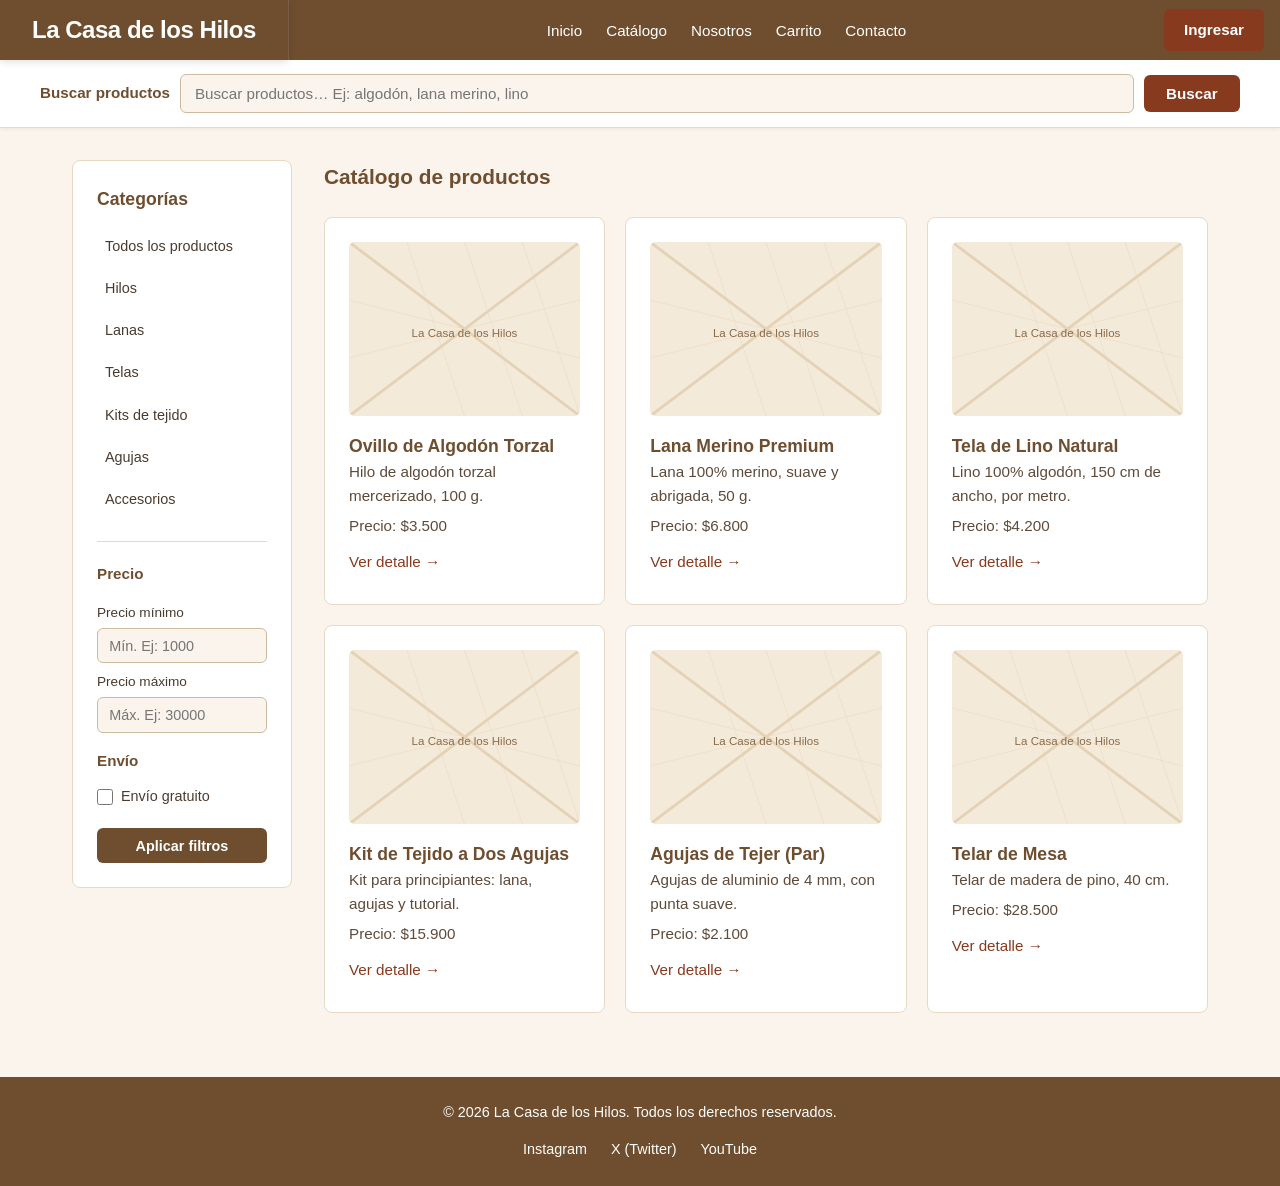
==== commit 19ac19d8: "feat: add initial HTML structure for about, cart, contact, index, and product pages" ====
--- a/index.html
+++ b/index.html
@@ -21,13 +21,14 @@
     </header>
 
     <nav class="navbar" aria-label="Navegación principal">
-        <ul>
+        <ul class="nav-links">
             <li><a href="index.html">Inicio</a></li>
             <li><a href="index.html#catalogo">Catálogo</a></li>
-            <li><a href="nosotros.html">Nosotros</a></li>
-            <li><a href="carrito.html">Carrito</a></li>
-            <li><a href="contacto.html">Contacto</a></li>
+            <li><a href="about.html">Nosotros</a></li>
+            <li><a href="cart.html">Carrito</a></li>
+            <li><a href="contact.html">Contacto</a></li>
         </ul>
+        <a href="#" role="button" class="nav-boton">Ingresar</a>
     </nav>
 
     <div class="search-bar">
@@ -85,50 +86,50 @@
             <div class="productos">
             <article id="hilos" class="card">
                 <img src="img/placeholder.svg" alt="Ovillo de Algodón Torzal" loading="lazy">
-                <h3><a href="producto.html">Ovillo de Algodón Torzal</a></h3>
+                <h3><a href="product.html">Ovillo de Algodón Torzal</a></h3>
                 <p>Hilo de algodón torzal mercerizado, 100 g.</p>
                 <p>Precio: $3.500</p>
-                <p><a href="producto.html" aria-label="Ver detalle de Ovillo de Algodón Torzal">Ver detalle &rarr;</a></p>
+                <p><a href="product.html" aria-label="Ver detalle de Ovillo de Algodón Torzal">Ver detalle &rarr;</a></p>
             </article>
 
             <article id="lanas" class="card">
                 <img src="img/placeholder.svg" alt="Lana Merino Premium" loading="lazy">
-                <h3><a href="producto.html">Lana Merino Premium</a></h3>
+                <h3><a href="product.html">Lana Merino Premium</a></h3>
                 <p>Lana 100% merino, suave y abrigada, 50 g.</p>
                 <p>Precio: $6.800</p>
-                <p><a href="producto.html" aria-label="Ver detalle de Lana Merino Premium">Ver detalle &rarr;</a></p>
+                <p><a href="product.html" aria-label="Ver detalle de Lana Merino Premium">Ver detalle &rarr;</a></p>
             </article>
 
             <article id="telas" class="card">
                 <img src="img/placeholder.svg" alt="Tela de Lino Natural" loading="lazy">
-                <h3><a href="producto.html">Tela de Lino Natural</a></h3>
+                <h3><a href="product.html">Tela de Lino Natural</a></h3>
                 <p>Lino 100% algodón, 150 cm de ancho, por metro.</p>
                 <p>Precio: $4.200</p>
-                <p><a href="producto.html" aria-label="Ver detalle de Tela de Lino Natural">Ver detalle &rarr;</a></p>
+                <p><a href="product.html" aria-label="Ver detalle de Tela de Lino Natural">Ver detalle &rarr;</a></p>
             </article>
 
             <article id="kits" class="card">
                 <img src="img/placeholder.svg" alt="Kit de Tejido a Dos Agujas" loading="lazy">
-                <h3><a href="producto.html">Kit de Tejido a Dos Agujas</a></h3>
+                <h3><a href="product.html">Kit de Tejido a Dos Agujas</a></h3>
                 <p>Kit para principiantes: lana, agujas y tutorial.</p>
                 <p>Precio: $15.900</p>
-                <p><a href="producto.html" aria-label="Ver detalle de Kit de Tejido a Dos Agujas">Ver detalle &rarr;</a></p>
+                <p><a href="product.html" aria-label="Ver detalle de Kit de Tejido a Dos Agujas">Ver detalle &rarr;</a></p>
             </article>
 
             <article id="agujas" class="card">
                 <img src="img/placeholder.svg" alt="Agujas de Tejer, par de 4 mm" loading="lazy">
-                <h3><a href="producto.html">Agujas de Tejer (Par)</a></h3>
+                <h3><a href="product.html">Agujas de Tejer (Par)</a></h3>
                 <p>Agujas de aluminio de 4 mm, con punta suave.</p>
                 <p>Precio: $2.100</p>
-                <p><a href="producto.html" aria-label="Ver detalle de Agujas de Tejer">Ver detalle &rarr;</a></p>
+                <p><a href="product.html" aria-label="Ver detalle de Agujas de Tejer">Ver detalle &rarr;</a></p>
             </article>
 
             <article id="accesorios" class="card">
                 <img src="img/placeholder.svg" alt="Telar de Mesa de madera" loading="lazy">
-                <h3><a href="producto.html">Telar de Mesa</a></h3>
+                <h3><a href="product.html">Telar de Mesa</a></h3>
                 <p>Telar de madera de pino, 40 cm.</p>
                 <p>Precio: $28.500</p>
-                <p><a href="producto.html" aria-label="Ver detalle de Telar de Mesa">Ver detalle &rarr;</a></p>
+                <p><a href="product.html" aria-label="Ver detalle de Telar de Mesa">Ver detalle &rarr;</a></p>
             </article>
             </div>
 
--- a/style.css
+++ b/style.css
@@ -1,8 +1,76 @@
+/* ==========================================================================
+   La Casa de los Hilos — style.css
+   Refactor UX/UI responsive (mobile, tablet, desktop).
+   ========================================================================== */
+
+/* ===== 1) Variables de diseno (design tokens) =====
+   Todas las decisiones de color, tipografia y espaciado viven aca, en :root.
+   Header, nav, main y footer las consumen; no hay valores magicos.
+   Nombres en ingles, esquema semantico estilo Bootstrap:
+   primary/secondary/success/danger/warning/info/light/dark + neutros. */
+:root {
+    /* --- Brand (marca de "La Casa de los Hilos") --- */
+    --brand-primary: #6f4e2f;        /* Marron principal: header, titulos, footer */
+    --brand-secondary: #573a22;      /* Marron navegacion (barra desktop / drawer mobile) */
+    --brand-accent: #873a1d;         /* Terracota marca (WCAG AAA: >=7:1 con blanco y sobre --light) */
+    --brand-accent-hover: #7a3118;   /* Terracota oscuro: hover de botones */
+
+    /* --- Semantic colors (esquema Bootstrap) --- */
+    --primary: #6f4e2f;              /* Accion principal / marca */
+    --secondary: #573a22;            /* Complementario / navegacion */
+    --success: #2f8f4e;              /* Estados de exito */
+    --danger: #c0392b;               /* Errores / acciones destructivas */
+    --warning: #d4872a;              /* Avisos / alertas */
+    --info: #4a8fb0;                 /* Informacion / ayuda */
+    --light: #faf4ec;                /* Fondo claro general (tono hueso) */
+    --dark: #4a3b2f;                 /* Texto principal oscuro */
+
+    /* --- Grays / neutros --- */
+    --white: #ffffff;                /* Texto sobre marrones, fondo de tarjetas */
+    --gray-100: #faf4ec;             /* Fondo general (alias de --light) */
+    --gray-200: #efe3d2;             /* Placeholder de imagenes, fondos suaves */
+    --gray-300: #e7d9c4;             /* Bordes de tarjetas, tablas, asides; texto secundario en footer */
+    --gray-400: #cdbb9f;             /* Bordes de inputs */
+    --gray-500: #5f4a39;             /* Texto secundario (descripciones) — WCAG AAA sobre --white */
+    --gray-600: #404852;             /* Texto breadcrumb / gris de apoyo — WCAG AAA sobre --light */
+    --gray-700: #573a22;             /* Marron navegacion (alias de --secondary) */
+    --gray-800: #4a3b2f;             /* Texto principal (alias de --dark) */
+    --gray-900: #3a2d22;             /* Marron profundo */
+
+    --light-hover: #fffdfa;          /* Casi blanco: hover de links claros e texto en footer (AAA sobre marrones) */
+
+    /* --- Typography --- */
+    --font-family-base: -apple-system, BlinkMacSystemFont, "Segoe UI", Roboto, Helvetica, Arial, sans-serif;
+    --font-size-h1: 1.5rem;          /* Titulo del branding (header) */
+    --font-size-h2: 1.3rem;          /* Titulos de seccion/catalogo */
+    --font-size-h3: 1.1rem;          /* Titulos de tarjeta/subseccion */
+    --font-size-base: 0.95rem;       /* Texto comun de navegacion y cuerpo */
+    --font-size-sm: 0.9rem;          /* Texto pequeno (inputs, tablas) */
+    --font-size-xs: 0.85rem;         /* Microtexto (breadcrumb mobile) */
+    --line-height-base: 1.6;         /* Alto de linea del cuerpo */
+
+    /* --- Spacing --- */
+    --space-xs: 0.35rem;             /* Micro separaciones */
+    --space-sm: 0.5rem;              /* Gap chico dentro de componentes */
+    --space-md: 1rem;                /* Gap comun entre items */
+    --space-lg: 1.5rem;              /* Gap entre bloques grandes */
+    --space-xl: 2rem;                /* Padding de main */
+    --card-padding: 1.5rem;          /* Padding interno de las cards */
+    --border-radius-sm: 6px;         /* Radio de inputs y botones */
+    --border-radius-lg: 8px;         /* Radio de tarjetas y cajas */
+
+    /* --- Layout --- */
+    --header-height: 60px;           /* Altura de header/navbar */
+    --sidebar-width: 220px;          /* Ancho de sidebar de filtros (desktop) y drawer (mobile) */
+    --content-max-width: 1200px;     /* Ancho maximo de main */
+    --catalog-gap: 1.25rem;          /* Separacion entre tarjetas del catalogo */
+
+    /* --- Breakpoints --- */
+    --bp-tablet: 600px;              /* Desde aca: 2 columnas en catalogo */
+    --bp-desktop: 1024px;            /* Desde aca: 3 columnas + barra nav unificada */
+}
+
 /* ===== Reset y base ===== */
-:root {
-    --header-h: 60px;
-}
-
 *, *::before, *::after {
     margin: 0;
     padding: 0;
@@ -15,9 +83,9 @@
 }
 
 body {
-    font-family: -apple-system, BlinkMacSystemFont, "Segoe UI", Roboto, Helvetica, Arial, sans-serif;
-    color: #4a3b2f;
-    background-color: #faf4ec;
+    font-family: var(--font-family-base);
+    color: var(--dark);
+    background-color: var(--light);
     line-height: 1.6;
     min-height: 100vh;
     /* ===== Template general con Grid: header / navbar / searchbar / main / footer ===== */
@@ -33,13 +101,13 @@
 }
 
 a {
-    color: #c26d3d;
+    color: var(--brand-accent);
     text-decoration: none;
     transition: color 0.2s ease;
 }
 
 a:hover {
-    color: #a3572f;
+    color: var(--brand-accent-hover);
 }
 
 ul,
@@ -47,14 +115,13 @@
     list-style: none;
 }
 
-/* ===== Header ===== */
-.site-header,
-header {
+/* ===== Header (Clase 1: estilo propio) ===== */
+.site-header {
     grid-area: header;
-    background-color: #6f4e2f;
-    color: #ffffff;
-    padding: 0 2rem;
-    min-height: var(--header-h);
+    background-color: var(--brand-primary);
+    color: var(--white);
+    padding: 0 var(--space-xl);
+    min-height: var(--header-height);
     display: flex;
     justify-content: flex-start;
     align-items: center;
@@ -66,53 +133,75 @@
     box-shadow: 0 2px 8px rgba(0, 0, 0, 0.12);
 
     h1 {
-        font-size: 1.5rem;
+        font-size: var(--font-size-h1);
         font-weight: 700;
         letter-spacing: -0.02em;
-        a:hover {
-            color: #f0d9bd;
+        a {
+            color: var(--white);
+            &:hover {
+                color: var(--light-hover);
+            }
         }
-        a {
-            color: #ffffff;
-        }
-    }
-}
-
-/* ===== Navegación principal (navbar del layout Grid) ===== */
-.navbar,
-nav[aria-label="Navegación principal"] {
+    }
+}
+
+/* ===== Navegacion principal (Clase 1: estilo propio) =====
+   Desktop: barra horizontal con logo a la izquierda (branding del header),
+   links centrados y boton a la derecha, usando display:flex + gap.
+   Mobile: el mismo <nav> se convierte en sidebar drawer ocultable. */
+.navbar {
     grid-area: navbar;
-}
-
-.navbar {
-    background-color: #573a22;
-    padding: 0.6rem 2rem;
-    ul {
-        justify-content: center;
-    }
-}
-
-nav[aria-label="Navegación principal"] ul {
+    background-color: var(--brand-secondary);
     display: flex;
-    gap: 1.5rem;
-}
-
-nav[aria-label="Navegación principal"] a {
-    color: #ffffff;
+    align-items: center;
+    flex-wrap: nowrap;
+    gap: var(--space-md);
+    padding: 0 var(--space-md);
+}
+
+/* Links centrados en el espacio disponible */
+.navbar .nav-links {
+    flex: 1;
+    display: flex;
+    justify-content: center;
+    gap: var(--space-lg);
+}
+
+.navbar .nav-links a {
+    color: var(--white);
     font-weight: 500;
-    font-size: 0.95rem;
+    font-size: var(--font-size-base);
     padding: 0.35rem 0;
     border-bottom: 2px solid transparent;
     transition: color 0.2s ease, border-color 0.2s ease;
-}
-
-nav[aria-label="Navegación principal"] a:hover {
-    color: #f0d9bd;
-    border-bottom-color: #f0d9bd;
-}
-
-/* ===== Menú hamburguesa solo HTML + CSS (checkbox hack) ===== */
-/* El checkbox queda oculto pero funcional vía el <label> */
+    white-space: nowrap;
+}
+
+.navbar .nav-links a:hover {
+    color: var(--light-hover);
+    border-bottom-color: var(--light-hover);
+}
+
+/* Boton a la derecha (CTA) */
+.navbar .nav-boton {
+    margin-left: auto;
+    background-color: var(--brand-accent);
+    color: var(--white);
+    padding: 0.55rem 1.25rem;
+    border-radius: var(--border-radius-sm);
+    font-weight: 600;
+    font-size: var(--font-size-base);
+    transition: background-color 0.2s ease;
+    white-space: nowrap;
+}
+
+.navbar .nav-boton:hover {
+    background-color: var(--brand-accent-hover);
+    color: var(--white);
+}
+
+/* ===== Menu hamburguesa solo HTML + CSS (checkbox hack) =====
+   En desktop no se usa; en mobile abre el drawer. */
 .menu-toggle {
     position: absolute;
     opacity: 0;
@@ -122,7 +211,6 @@
     pointer-events: none;
 }
 
-/* En desktop el botón hamburguesa no se muestra */
 .hamburger {
     display: none;
     flex-direction: column;
@@ -138,25 +226,24 @@
     width: 25px;
     height: 3px;
     border-radius: 2px;
-    background-color: #ffffff;
+    background-color: var(--white);
     transition: transform 0.2s ease, opacity 0.2s ease;
 }
 
 /* ===== Buscador de productos (solo HTML + CSS, sin JS) ===== */
 .search-bar {
     grid-area: searchbar;
-    background-color: #ffffff;
-    border-bottom: 1px solid #e7d9c4;
-    padding: 0.9rem 2rem;
-    /* Fijo en la parte superior en mobile y desktop, debajo del header */
+    background-color: var(--white);
+    border-bottom: 1px solid var(--gray-300);
+    padding: 0.9rem var(--space-xl);
     position: sticky;
-    top: var(--header-h);
+    top: var(--header-height);
     z-index: 900;
     box-shadow: 0 1px 4px rgba(0, 0, 0, 0.06);
 }
 
 .search-bar form[role="search"] {
-    max-width: 1200px;
+    max-width: var(--content-max-width);
     margin: 0 auto;
     display: flex;
     gap: 0.6rem;
@@ -167,8 +254,8 @@
 .search-bar label {
     margin: 0;
     font-weight: 600;
-    color: #6f4e2f;
-    font-size: 0.95rem;
+    color: var(--brand-primary);
+    font-size: var(--font-size-base);
     white-space: nowrap;
 }
 
@@ -176,28 +263,28 @@
     flex: 1;
     min-width: 0;
     padding: 0.6rem 0.9rem;
-    border: 1px solid #cdbb9f;
-    border-radius: 6px;
-    font-size: 0.95rem;
+    border: 1px solid var(--gray-400);
+    border-radius: var(--border-radius-sm);
+    font-size: var(--font-size-base);
     font-family: inherit;
-    background-color: #faf4ec;
+    background-color: var(--light);
     transition: border-color 0.2s ease, box-shadow 0.2s ease, background-color 0.2s ease;
 }
 
 .search-bar input[type="search"]:focus {
     outline: none;
-    border-color: #c26d3d;
-    background-color: #ffffff;
-    box-shadow: 0 0 0 3px rgba(194, 109, 61, 0.15);
+    border-color: var(--brand-accent);
+    background-color: var(--white);
+    box-shadow: 0 0 0 3px rgba(163, 87, 47, 0.15);
 }
 
 .search-bar button[type="submit"] {
-    background-color: #c26d3d;
-    color: #ffffff;
+    background-color: var(--brand-accent);
+    color: var(--white);
     border: none;
     padding: 0.6rem 1.4rem;
-    border-radius: 6px;
-    font-size: 0.95rem;
+    border-radius: var(--border-radius-sm);
+    font-size: var(--font-size-base);
     font-weight: 600;
     cursor: pointer;
     transition: background-color 0.2s ease;
@@ -205,53 +292,49 @@
 }
 
 .search-bar button[type="submit"]:hover {
-    background-color: #a3572f;
-}
-
-/* ===== Navegación breadcrumb ===== */
+    background-color: var(--brand-accent-hover);
+}
+
+/* ===== Breadcrumb (Ruta de navegacion) ===== */
 nav[aria-label="Ruta de navegación"] ol {
     display: flex;
-    gap: 0.5rem;
+    gap: var(--space-sm);
     flex-wrap: wrap;
-    font-size: 0.85rem;
-    color: #6b7280;
-    margin-bottom: 1.5rem;
+    font-size: var(--font-size-xs);
+    color: var(--gray-600);
+    margin-bottom: var(--space-lg);
 }
 
 nav[aria-label="Ruta de navegación"] a {
-    color: #6b7280;
+    color: var(--gray-600);
 }
 
 nav[aria-label="Ruta de navegación"] a:hover {
-    color: #c26d3d;
+    color: var(--brand-accent);
 }
 
 nav[aria-label="Ruta de navegación"] [aria-current="page"] {
-    color: #4a3b2f;
+    color: var(--dark);
     font-weight: 600;
 }
 
-/* ===== Layout principal (index) ===== */
+/* ===== Main (Clase 1: estilo propio) ===== */
 main {
     grid-area: main;
-    max-width: 1200px;
+    max-width: var(--content-max-width);
     width: 100%;
     margin: 0 auto;
-    padding: 2rem;
-}
-
-footer {
-    grid-area: footer;
+    padding: var(--space-xl);
 }
 
 #inicio {
-    /* Sub-grid del contenido: sidebar + catálogo */
+    /* Sub-grid del contenido: sidebar + catalogo */
     display: grid;
     grid-template-areas:
         "sidebar"
         "catalogo";
     grid-template-columns: 1fr;
-    gap: 2rem;
+    gap: var(--space-xl);
     align-items: start;
 }
 
@@ -262,112 +345,112 @@
 }
 
 aside {
-    background-color: #ffffff;
-    border: 1px solid #e7d9c4;
-    border-radius: 8px;
-    padding: 1.5rem;
+    background-color: var(--white);
+    border: 1px solid var(--gray-300);
+    border-radius: var(--border-radius-lg);
+    padding: var(--space-lg);
 }
 
 aside h2 {
-    font-size: 1.1rem;
-    color: #6f4e2f;
-    margin-bottom: 1rem;
+    font-size: var(--font-size-h3);
+    color: var(--brand-primary);
+    margin-bottom: var(--space-md);
 }
 
 aside nav ul {
     display: flex;
     flex-direction: column;
-    gap: 0.5rem;
+    gap: var(--space-sm);
 }
 
 aside nav a {
-    color: #4a3b2f;
-    font-size: 0.9rem;
+    color: var(--dark);
+    font-size: var(--font-size-sm);
     padding: 0.35rem 0.5rem;
     border-radius: 4px;
     display: block;
 }
 
 aside nav a:hover {
-    background-color: #f7ecdf;
-    color: #c26d3d;
-}
-
-/* ===== Filtros de precio y envío en sidebar (solo HTML + CSS) ===== */
+    background-color: var(--gray-200);
+    color: var(--brand-accent);
+}
+
+/* ===== Filtros de precio y envio en sidebar (solo HTML + CSS) ===== */
 .sidebar .filtros {
-    margin-top: 1.5rem;
+    margin-top: var(--space-lg);
     padding-top: 1.25rem;
-    border-top: 1px solid #e7d9c4;
+    border-top: 1px solid var(--gray-300);
     max-width: none;
 }
 
 .sidebar .filtros fieldset {
     border: 0;
     padding: 0;
-    margin: 0 0 1rem;
+    margin: 0 0 var(--space-md);
     background-color: transparent;
 }
 
 .sidebar .filtros legend {
     padding: 0;
-    margin-bottom: 0.5rem;
-    font-size: 0.95rem;
+    margin-bottom: var(--space-sm);
+    font-size: var(--font-size-base);
 }
 
 .sidebar .filtros label {
-    margin-top: 0.5rem;
-    font-size: 0.85rem;
+    margin-top: var(--space-sm);
+    font-size: var(--font-size-xs);
 }
 
 .sidebar .filtros input[type="number"] {
     width: 100%;
     padding: 0.55rem 0.7rem;
-    border: 1px solid #cdbb9f;
-    border-radius: 6px;
-    font-size: 0.9rem;
+    border: 1px solid var(--gray-400);
+    border-radius: var(--border-radius-sm);
+    font-size: var(--font-size-sm);
     font-family: inherit;
-    background-color: #faf4ec;
+    background-color: var(--light);
     transition: border-color 0.2s ease, box-shadow 0.2s ease, background-color 0.2s ease;
 }
 
 .sidebar .filtros input[type="number"]:focus {
     outline: none;
-    border-color: #c26d3d;
-    background-color: #ffffff;
-    box-shadow: 0 0 0 3px rgba(194, 109, 61, 0.15);
+    border-color: var(--brand-accent);
+    background-color: var(--white);
+    box-shadow: 0 0 0 3px rgba(163, 87, 47, 0.15);
 }
 
 .sidebar .filtros .check-envio {
     display: flex;
     align-items: center;
-    gap: 0.5rem;
+    gap: var(--space-sm);
     margin-top: 0.25rem;
     cursor: pointer;
-    font-size: 0.9rem;
+    font-size: var(--font-size-sm);
 }
 
 .sidebar .filtros input[type="checkbox"] {
     width: 1rem;
     height: 1rem;
-    accent-color: #c26d3d;
+    accent-color: var(--brand-accent);
     cursor: pointer;
 }
 
 .sidebar .filtros button[type="submit"] {
     width: 100%;
-    background-color: #6f4e2f;
-    color: #ffffff;
+    background-color: var(--brand-primary);
+    color: var(--white);
     border: none;
     padding: 0.6rem 1rem;
-    border-radius: 6px;
-    font-size: 0.9rem;
+    border-radius: var(--border-radius-sm);
+    font-size: var(--font-size-sm);
     font-weight: 600;
     cursor: pointer;
     transition: background-color 0.2s ease;
 }
 
 .sidebar .filtros button[type="submit"]:hover {
-    background-color: #c26d3d;
+    background-color: var(--brand-accent);
 }
 
 /* ===== Filtros colapsables solo HTML + CSS (checkbox hack) ===== */
@@ -380,7 +463,7 @@
     pointer-events: none;
 }
 
-/* En desktop el botón de filtros no se muestra y el contenido va abierto */
+/* En desktop el boton de filtros no se muestra y el contenido va abierto */
 .filtros-boton {
     display: none;
 }
@@ -395,62 +478,56 @@
     transition: transform 0.2s ease;
 }
 
-/* ===== Catálogo (contenedor Grid del layout, tarjetas en Flex) ===== */
+/* ===== Catalogo (Clase 1: grid responsive 1/2/3 columnas) =====
+   Base / mobile: 1 columna. Tablet (>=600px): 2. Desktop (>=1024px): 3. */
 #catalogo {
     grid-area: catalogo;
     min-width: 0;
 }
 
-#catalogo h2 {
-    font-size: 1.3rem;
-    color: #6f4e2f;
-    margin-bottom: 1.5rem;
-}
-
 #catalogo > h2 {
-    margin-bottom: 1.5rem;
-}
-
-/* Contenedor flex de las tarjetas */
+    font-size: var(--font-size-h2);
+    color: var(--brand-primary);
+    margin-bottom: var(--space-lg);
+    margin-top: 0;
+}
+
 #catalogo .productos {
-    display: flex;
-    flex-wrap: wrap;
-    gap: 1.25rem;
+    display: grid;
+    grid-template-columns: 1fr;
+    gap: var(--catalog-gap);
     align-items: stretch;
 }
 
-/* ===== Tarjetas de productos (Flex items) ===== */
-/* Mobile primero: 1 columna */
+/* ===== Tarjetas de productos (grid items) ===== */
 #catalogo article,
 #catalogo .card {
-    flex: 1 1 100%;
-    max-width: 100%;
-    background-color: #ffffff;
-    border: 1px solid #e7d9c4;
-    border-radius: 8px;
-    padding: 1.5rem;
+    background-color: var(--white);
+    border: 1px solid var(--gray-300);
+    border-radius: var(--border-radius-lg);
+    padding: var(--card-padding);
     transition: box-shadow 0.2s ease, border-color 0.2s ease;
 }
 
 #catalogo article:hover,
 #catalogo .card:hover {
-    box-shadow: 0 4px 12px rgba(194, 109, 61, 0.12);
+    box-shadow: 0 4px 12px rgba(163, 87, 47, 0.12);
     border-color: #e8cfb4;
 }
 
 #catalogo article h3 a {
-    color: #6f4e2f;
-    font-size: 1.15rem;
+    color: var(--brand-primary);
+    font-size: var(--font-size-h3);
 }
 
 #catalogo article h3 a:hover {
-    color: #c26d3d;
+    color: var(--brand-accent);
 }
 
 #catalogo article p {
-    margin-bottom: 0.35rem;
-    color: #6b5542;
-    font-size: 0.95rem;
+    margin-bottom: var(--space-xs);
+    color: var(--gray-500);
+    font-size: var(--font-size-base);
 }
 
 #catalogo article p:last-child {
@@ -464,9 +541,9 @@
     height: auto;
     aspect-ratio: 4 / 3;
     object-fit: cover;
-    border-radius: 6px;
-    margin-bottom: 1rem;
-    background-color: #efe3d2;
+    border-radius: var(--border-radius-sm);
+    margin-bottom: var(--space-md);
+    background-color: var(--gray-200);
     display: block;
 }
 
@@ -474,30 +551,54 @@
     max-width: 480px;
 }
 
-/* Tablet: 3 columnas */
+/* Tablet: 2 columnas */
 @media (min-width: 600px) and (max-width: 1023px) {
-    #catalogo article,
-    #catalogo .card {
-        flex: 1 1 calc(33.333% - 1.25rem);
-        max-width: calc(33.333% - 0.85rem);
-    }
-}
-
-/* Desktop: 4 columnas + sidebar lateral vía Grid */
+    #catalogo .productos {
+        grid-template-columns: repeat(2, 1fr);
+    }
+}
+
+/* Desktop: 3 columnas + sidebar lateral de filtros via Grid */
 @media (min-width: 1024px) {
+    /* Barra superior unificada: logo a la izquierda (header), links centrados
+       y boton a la derecha (navbar), en la misma fila del grid. */
+    body {
+        grid-template-areas:
+            "header navbar"
+            "searchbar searchbar"
+            "main main"
+            "footer footer";
+        grid-template-columns: auto 1fr;
+        grid-template-rows: auto auto 1fr auto;
+    }
+
+    .site-header {
+        min-height: var(--header-height);
+        position: sticky;
+        top: 0;
+        z-index: 1000;
+    }
+
+    .navbar {
+        min-height: var(--header-height);
+        background-color: var(--brand-primary);
+        position: sticky;
+        top: 0;
+        z-index: 950;
+        border-left: 1px solid rgba(255, 255, 255, 0.12);
+    }
+
     #inicio {
         grid-template-areas: "sidebar catalogo";
-        grid-template-columns: 220px 1fr;
-    }
-
-    #catalogo article,
-    #catalogo .card {
-        flex: 1 1 calc(25% - 1.25rem);
-        max-width: calc(25% - 0.95rem);
-    }
-}
-
-/* Tablet: sidebar arriba, catálogo debajo (Grid de 1 columna) */
+        grid-template-columns: var(--sidebar-width) 1fr;
+    }
+
+    #catalogo .productos {
+        grid-template-columns: repeat(3, 1fr);
+    }
+}
+
+/* Tablet: sidebar arriba, catalogo debajo (Grid de 1 columna) */
 @media (min-width: 600px) and (max-width: 1023px) {
     #inicio {
         grid-template-areas:
@@ -507,66 +608,67 @@
     }
 }
 
-/* ===== Footer ===== */
+/* ===== Footer (Clase 1: estilo propio) ===== */
 footer {
-    background-color: #6f4e2f;
-    color: #ffffff;
-    padding: 1.5rem 2rem;
+    grid-area: footer;
+    background-color: var(--brand-primary);
+    color: var(--white);
+    padding: var(--space-lg) var(--space-xl);
     text-align: center;
     margin-top: auto;
 }
 
 footer p {
     margin-bottom: 0.75rem;
-    font-size: 0.9rem;
-    color: #cdbb9f;
+    font-size: var(--font-size-sm);
+    color: var(--light-hover);
 }
 
 footer nav ul {
     display: flex;
     justify-content: center;
-    gap: 1.5rem;
+    gap: var(--space-lg);
 }
 
 footer nav a {
-    color: #f0d9bd;
-    font-size: 0.9rem;
+    color: var(--light-hover);
+    font-size: var(--font-size-sm);
     font-weight: 500;
 }
 
 footer nav a:hover {
-    color: #ffffff;
+    color: var(--white);
 }
 
 /* ===== Tablas ===== */
 table {
     width: 100%;
     border-collapse: collapse;
-    margin: 1rem 0 1.5rem;
-    background-color: #ffffff;
-    border-radius: 8px;
+    margin: var(--space-md) 0 var(--space-lg);
+    background-color: var(--white);
+    border-radius: var(--border-radius-lg);
     overflow: hidden;
-    border: 1px solid #e7d9c4;
+    border: 1px solid var(--gray-300);
 }
 
 caption {
     text-align: left;
     font-weight: 600;
-    color: #6f4e2f;
+    color: var(--brand-primary);
     padding: 0.75rem 1rem;
-    font-size: 1rem;
+    font-size: var(--font-size-base);
 }
 
 th, td {
     padding: 0.75rem 1rem;
     text-align: left;
-    border-bottom: 1px solid #efe3d2;
-    font-size: 0.9rem;
+    border-bottom: 1px solid var(--gray-200);
+    font-size: var(--font-size-sm);
 }
 
 thead th {
-    background-color: #f6ecdf;
-    color: #6f4e2f;
+    background-color: var(--light);
+    color: var(--brand-primary);
     font-weight: 600;
 }
 
@@ -576,8 +678,8 @@
 
 tfoot td {
     font-weight: 700;
-    background-color: #faf4ec;
-    color: #6f4e2f;
+    background-color: var(--light);
+    color: var(--brand-primary);
 }
 
 /* ===== Formularios ===== */
@@ -586,25 +688,25 @@
 }
 
 fieldset {
-    border: 1px solid #e7d9c4;
-    border-radius: 8px;
-    padding: 1.25rem 1.5rem;
+    border: 1px solid var(--gray-300);
+    border-radius: var(--border-radius-lg);
+    padding: 1.25rem var(--space-lg);
     margin-bottom: 1.25rem;
-    background-color: #ffffff;
+    background-color: var(--white);
 }
 
 legend {
     font-weight: 600;
-    color: #6f4e2f;
-    padding: 0 0.5rem;
+    color: var(--brand-primary);
+    padding: 0 var(--space-sm);
 }
 
 label {
     display: block;
     margin-top: 0.75rem;
     margin-bottom: 0.25rem;
-    font-size: 0.9rem;
-    color: #4a3b2f;
+    font-size: var(--font-size-sm);
+    color: var(--dark);
 }
 
 input[type="text"],
@@ -613,145 +715,168 @@
 textarea {
     width: 100%;
     padding: 0.6rem 0.75rem;
-    border: 1px solid #cdbb9f;
-    border-radius: 6px;
-    font-size: 0.95rem;
+    border: 1px solid var(--gray-400);
+    border-radius: var(--border-radius-sm);
+    font-size: var(--font-size-base);
     font-family: inherit;
     transition: border-color 0.2s ease, box-shadow 0.2s ease;
-    background-color: #ffffff;
+    background-color: var(--white);
 }
 
 input:focus, textarea:focus {
     outline: none;
-    border-color: #c26d3d;
-    box-shadow: 0 0 0 3px rgba(194, 109, 61, 0.15);
+    border-color: var(--brand-accent);
+    box-shadow: 0 0 0 3px rgba(163, 87, 47, 0.15);
 }
 
 input[type="radio"] {
     margin-right: 0.4rem;
 }
 
-
-
 input[type="submit"] {
-    background-color: #c26d3d;
-    color: #ffffff;
+    background-color: var(--brand-accent);
+    color: var(--white);
     border: none;
-    padding: 0.7rem 1.5rem;
-    border-radius: 6px;
-    font-size: 1rem;
+    padding: 0.7rem var(--space-lg);
+    border-radius: var(--border-radius-sm);
+    font-size: var(--font-size-base);
     font-weight: 600;
     cursor: pointer;
     transition: background-color 0.2s ease;
-    margin-top: 0.5rem;
+    margin-top: var(--space-sm);
 }
 
 input[type="submit"]:hover {
-    background-color: #a3572f;
+    background-color: var(--brand-accent-hover);
 }
 
 [role="button"] {
     display: inline-block;
-    background-color: #c26d3d;
-    color: #ffffff;
+    background-color: var(--brand-accent);
+    color: var(--white);
     padding: 0.6rem 1.25rem;
-    border-radius: 6px;
+    border-radius: var(--border-radius-sm);
     font-weight: 600;
     transition: background-color 0.2s ease;
 }
 
 [role="button"]:hover {
-    background-color: #a3572f;
-    color: #ffffff;
-}
-
-/* ===== Artículo producto ===== */
+    background-color: var(--brand-accent-hover);
+    color: var(--white);
+}
+
+/* ===== Articulo producto ===== */
 article[aria-label="Ficha del producto"] {
-    background-color: #ffffff;
-    border: 1px solid #e7d9c4;
-    border-radius: 8px;
-    padding: 2rem;
+    background-color: var(--white);
+    border: 1px solid var(--gray-300);
+    border-radius: var(--border-radius-lg);
+    padding: var(--space-xl);
 }
 
 article[aria-label="Ficha del producto"] h2 {
-    color: #6f4e2f;
+    color: var(--brand-primary);
     margin-bottom: 0.75rem;
 }
 
 article[aria-label="Ficha del producto"] section {
-    margin-top: 1.5rem;
+    margin-top: var(--space-lg);
 }
 
 article[aria-label="Ficha del producto"] h3 {
-    color: #6f4e2f;
-    margin-bottom: 0.5rem;
+    color: var(--brand-primary);
+    margin-bottom: var(--space-sm);
 }
 
 /* ===== Secciones generales ===== */
 section[aria-label] {
-    margin-bottom: 2rem;
+    margin-bottom: var(--space-xl);
 }
 
 h2 {
-    font-size: 1.3rem;
-    color: #6f4e2f;
+    font-size: var(--font-size-h2);
+    color: var(--brand-primary);
 }
 
 h3 {
-    font-size: 1.1rem;
-}
-
-/* ===== Responsive ===== */
+    font-size: var(--font-size-h3);
+}
+
+/* ===== Responsive (UX/UI mobile y tablet) ===== */
 @media (max-width: 768px) {
-    .site-header,
-    header {
+    .site-header {
         flex-direction: row;
         align-items: center;
-        padding: 0 1rem;
-        min-height: var(--header-h);
-    }
-
-    /* --- Menú hamburguesa: solo mobile --- */
+        padding: 0 var(--space-md);
+        min-height: var(--header-height);
+    }
+
+    /* --- Menu hamburguesa: solo mobile --- */
     .hamburger {
         display: flex;
     }
 
+    /* --- Navbar como sidebar drawer ocultable (checkbox hack) ---
+       En mobile el <nav> deja la barra y flota como drawer lateral.
+       Con #menu-toggle activo se desliza a la vista; sino queda escondido. */
     .navbar {
-        padding: 0 1rem;
-    }
-
-    /* Nav colapsada por defecto, se abre con el checkbox */
-    nav[aria-label="Navegación principal"] ul {
-        display: none;
+        position: fixed;
+        top: var(--header-height);
+        left: 0;
+        bottom: 0;
+        width: min(280px, 82vw);
         flex-direction: column;
+        align-items: stretch;
+        justify-content: flex-start;
         gap: 0;
-        padding: 0.5rem 0;
-    }
-
-    nav[aria-label="Navegación principal"] li {
+        padding: var(--space-md);
+        background-color: var(--brand-secondary);
+        transform: translateX(-105%);
+        transition: transform 0.28s ease;
+        z-index: 950;
+        overflow-y: auto;
+    }
+
+    #menu-toggle:checked ~ .navbar {
+        transform: translateX(0);
+        box-shadow: 4px 0 16px rgba(0, 0, 0, 0.25);
+    }
+
+    .navbar .nav-links {
+        flex: 0 0 auto;
+        flex-direction: column;
+        justify-content: flex-start;
+        gap: var(--space-sm);
+        border-bottom: 1px solid rgba(255, 255, 255, 0.15);
+        padding-bottom: var(--space-md);
+    }
+
+    .navbar .nav-links li {
         border-top: 1px solid rgba(255, 255, 255, 0.12);
     }
 
-    nav[aria-label="Navegación principal"] li:first-child {
+    .navbar .nav-links li:first-child {
         border-top: none;
     }
 
-    nav[aria-label="Navegación principal"] a {
+    .navbar .nav-links a {
         display: block;
         padding: 0.7rem 0.25rem;
         border-bottom: none;
     }
 
-    nav[aria-label="Navegación principal"] a:hover {
+    .navbar .nav-links a:hover {
         border-bottom-color: transparent;
     }
 
-    /* Mostrar nav cuando el checkbox está marcado */
-    #menu-toggle:checked ~ .navbar ul {
-        display: flex;
-    }
-
-    /* Hamburguesa animada a "X" cuando el menú está abierto */
+    /* Boton dentro del drawer, al pie */
+    .navbar .nav-boton {
+        margin-top: var(--space-md);
+        margin-left: 0;
+        display: block;
+        text-align: center;
+    }
+
+    /* Hamburguesa animada a "X" cuando el menu esta abierto */
     #menu-toggle:checked ~ .site-header .hamburger span:nth-child(1) {
         transform: translateY(8px) rotate(45deg);
     }
@@ -770,18 +895,18 @@
         justify-content: space-between;
         align-items: center;
         width: 100%;
-        background-color: #6f4e2f;
-        color: #ffffff;
+        background-color: var(--brand-primary);
+        color: var(--white);
         font-weight: 600;
-        font-size: 0.95rem;
-        padding: 0.7rem 1rem;
-        border-radius: 6px;
+        font-size: var(--font-size-base);
+        padding: 0.7rem var(--space-md);
+        border-radius: var(--border-radius-sm);
         cursor: pointer;
     }
 
     .filtros-contenido {
         display: none;
-        margin-top: 1rem;
+        margin-top: var(--space-md);
     }
 
     #filtros-toggle:checked ~ .filtros-contenido {
@@ -793,7 +918,7 @@
     }
 
     .search-bar {
-        padding: 0.75rem 1rem;
+        padding: 0.75rem var(--space-md);
     }
 
     .search-bar form[role="search"] {
@@ -812,24 +937,21 @@
     }
 
     main {
-        padding: 1rem;
-    }
-
-    nav[aria-label="Ruta de navegación"] ol {
-        font-size: 0.8rem;
+        padding: var(--space-md);
     }
 
     footer nav ul {
         flex-wrap: wrap;
-        gap: 1rem;
+        gap: var(--space-md);
     }
 
     table {
-        font-size: 0.85rem;
+        font-size: var(--font-size-xs);
     }
 
     th, td {
         padding: 0.5rem 0.6rem;
+        font-size: var(--font-size-xs);
     }
 }
 
@@ -838,16 +960,12 @@
         font-size: 14px;
     }
 
-    header h1 {
+    .site-header h1 {
         font-size: 1.25rem;
     }
 
-    nav[aria-label="Navegación principal"] ul {
-        gap: 0.75rem;
-    }
-
-    nav[aria-label="Navegación principal"] a {
-        font-size: 0.85rem;
+    .navbar .nav-links {
+        gap: var(--space-xs);
     }
 
     aside nav ul {
@@ -855,15 +973,15 @@
     }
 
     footer {
-        padding: 1rem;
+        padding: var(--space-md);
     }
 
     footer p {
-        font-size: 0.8rem;
+        font-size: var(--font-size-xs);
     }
 
     footer nav ul {
         flex-direction: column;
-        gap: 0.5rem;
+        gap: var(--space-sm);
     }
 }
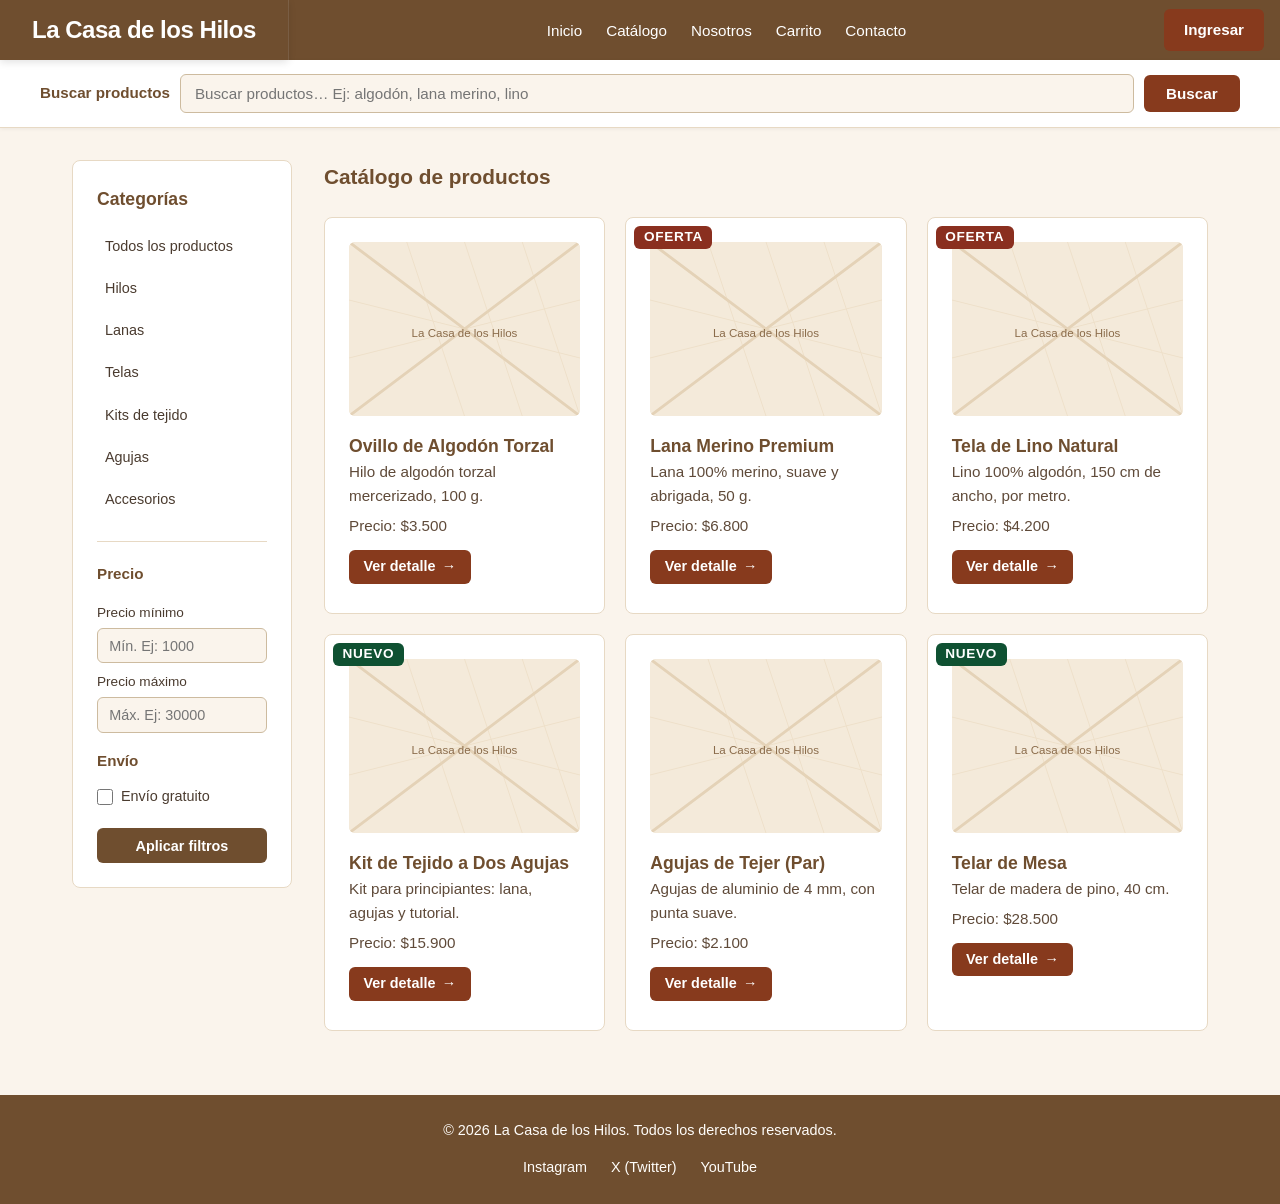
==== commit 5906cc1a: "feat: add sticky navbar, card badges, hover lift+scale and staggered entry animations" ====
--- a/index.html
+++ b/index.html
@@ -89,31 +89,34 @@
                 <h3><a href="product.html">Ovillo de Algodón Torzal</a></h3>
                 <p>Hilo de algodón torzal mercerizado, 100 g.</p>
                 <p>Precio: $3.500</p>
-                <p><a href="product.html" aria-label="Ver detalle de Ovillo de Algodón Torzal">Ver detalle &rarr;</a></p>
+                <p><a href="product.html" aria-label="Ver detalle de Ovillo de Algodón Torzal">Ver detalle</a></p>
             </article>
 
             <article id="lanas" class="card">
                 <img src="img/placeholder.svg" alt="Lana Merino Premium" loading="lazy">
+                <span class="badge badge--oferta">Oferta</span>
                 <h3><a href="product.html">Lana Merino Premium</a></h3>
                 <p>Lana 100% merino, suave y abrigada, 50 g.</p>
                 <p>Precio: $6.800</p>
-                <p><a href="product.html" aria-label="Ver detalle de Lana Merino Premium">Ver detalle &rarr;</a></p>
+                <p><a href="product.html" aria-label="Ver detalle de Lana Merino Premium">Ver detalle</a></p>
             </article>
 
             <article id="telas" class="card">
                 <img src="img/placeholder.svg" alt="Tela de Lino Natural" loading="lazy">
+                <span class="badge badge--oferta">Oferta</span>
                 <h3><a href="product.html">Tela de Lino Natural</a></h3>
                 <p>Lino 100% algodón, 150 cm de ancho, por metro.</p>
                 <p>Precio: $4.200</p>
-                <p><a href="product.html" aria-label="Ver detalle de Tela de Lino Natural">Ver detalle &rarr;</a></p>
+                <p><a href="product.html" aria-label="Ver detalle de Tela de Lino Natural">Ver detalle</a></p>
             </article>
 
             <article id="kits" class="card">
                 <img src="img/placeholder.svg" alt="Kit de Tejido a Dos Agujas" loading="lazy">
+                <span class="badge badge--nuevo">Nuevo</span>
                 <h3><a href="product.html">Kit de Tejido a Dos Agujas</a></h3>
                 <p>Kit para principiantes: lana, agujas y tutorial.</p>
                 <p>Precio: $15.900</p>
-                <p><a href="product.html" aria-label="Ver detalle de Kit de Tejido a Dos Agujas">Ver detalle &rarr;</a></p>
+                <p><a href="product.html" aria-label="Ver detalle de Kit de Tejido a Dos Agujas">Ver detalle</a></p>
             </article>
 
             <article id="agujas" class="card">
@@ -121,15 +124,16 @@
                 <h3><a href="product.html">Agujas de Tejer (Par)</a></h3>
                 <p>Agujas de aluminio de 4 mm, con punta suave.</p>
                 <p>Precio: $2.100</p>
-                <p><a href="product.html" aria-label="Ver detalle de Agujas de Tejer">Ver detalle &rarr;</a></p>
+                <p><a href="product.html" aria-label="Ver detalle de Agujas de Tejer">Ver detalle</a></p>
             </article>
 
             <article id="accesorios" class="card">
                 <img src="img/placeholder.svg" alt="Telar de Mesa de madera" loading="lazy">
+                <span class="badge badge--nuevo">Nuevo</span>
                 <h3><a href="product.html">Telar de Mesa</a></h3>
                 <p>Telar de madera de pino, 40 cm.</p>
                 <p>Precio: $28.500</p>
-                <p><a href="product.html" aria-label="Ver detalle de Telar de Mesa">Ver detalle &rarr;</a></p>
+                <p><a href="product.html" aria-label="Ver detalle de Telar de Mesa">Ver detalle</a></p>
             </article>
             </div>
 
--- a/style.css
+++ b/style.css
@@ -38,6 +38,10 @@
     --gray-900: #3a2d22;             /* Marron profundo */
 
     --light-hover: #fffdfa;          /* Casi blanco: hover de links claros e texto en footer (AAA sobre marrones) */
+
+    /* --- Badges de estado (texto blanco con contraste WCAG AAA >= 7:1) --- */
+    --badge-nuevo: #0f5132;          /* Verde oscuro: estado "Nuevo" (blanco ~9.4:1) */
+    --badge-oferta: #8a2f1f;         /* Terracota oscuro: estado "Oferta" (blanco ~8.4:1) */
 
     /* --- Typography --- */
     --font-family-base: -apple-system, BlinkMacSystemFont, "Segoe UI", Roboto, Helvetica, Arial, sans-serif;
@@ -157,6 +161,7 @@
     flex-wrap: nowrap;
     gap: var(--space-md);
     padding: 0 var(--space-md);
+    z-index: 100; /* Navbar sticky/fixed: siempre por encima del contenido al hacer scroll */
 }
 
 /* Links centrados en el espacio disponible */
@@ -502,17 +507,123 @@
 /* ===== Tarjetas de productos (grid items) ===== */
 #catalogo article,
 #catalogo .card {
+    position: relative; /* Ancla los badges absolutos (Nuevo / Oferta) */
     background-color: var(--white);
     border: 1px solid var(--gray-300);
     border-radius: var(--border-radius-lg);
     padding: var(--card-padding);
-    transition: box-shadow 0.2s ease, border-color 0.2s ease;
-}
-
+    transition: transform 0.25s ease, box-shadow 0.25s ease, border-color 0.25s ease;
+}
+
+/* Hover: la card levanta y crece suavemente sobre su sombra */
 #catalogo article:hover,
 #catalogo .card:hover {
-    box-shadow: 0 4px 12px rgba(163, 87, 47, 0.12);
+    transform: translateY(-4px) scale(1.02);
+    box-shadow: 0 8px 20px rgba(163, 87, 47, 0.16);
     border-color: #e8cfb4;
+}
+
+/* ===== Badges de estado (Nuevo / Oferta) =====
+   Sin backend por ahora: el estado es estatico en el HTML (span.badge).
+   Colores en :root (--badge-nuevo / --badge-oferta), blanco con contraste AAA >= 7:1. */
+.badge {
+    position: absolute;
+    top: var(--space-sm);
+    left: var(--space-sm);
+    z-index: 1;
+    padding: 0.2rem 0.6rem;
+    border-radius: var(--border-radius-sm);
+    background-color: var(--gray-700);
+    color: var(--white);
+    font-size: var(--font-size-xs);
+    font-weight: 700;
+    line-height: 1.2;
+    text-transform: uppercase;
+    letter-spacing: 0.05em;
+}
+
+.badge--nuevo {
+    background-color: var(--badge-nuevo);
+}
+
+.badge--oferta {
+    background-color: var(--badge-oferta);
+}
+
+/* ===== Link "Ver detalle" como CTA visible =====
+   Boton con la flecha emitida por CSS (::after, pseudo-elemento): se distingue a
+   simple vista y en hover/focus el fondo se oscurece y la flecha se desliza.
+   Contraste AAA: blanco sobre --brand-accent (7.9:1) y --brand-accent-hover (9.2:1). */
+#catalogo article p:last-child a {
+    display: inline-block;
+    background-color: var(--brand-accent);
+    color: var(--white);
+    padding: 0.5rem 0.9rem;
+    border-radius: var(--border-radius-sm);
+    font-size: var(--font-size-sm);
+    font-weight: 600;
+    line-height: 1.2;
+    transition: background-color 0.2s ease;
+}
+
+#catalogo article p:last-child a:hover,
+#catalogo article p:last-child a:focus-visible {
+    background-color: var(--brand-accent-hover);
+    color: var(--white);
+}
+
+#catalogo article p:last-child a::after {
+    content: "→";
+    display: inline-block;
+    margin-left: 0.4rem;
+    transition: transform 0.2s ease;
+}
+
+#catalogo article p:last-child a:hover::after,
+#catalogo article p:last-child a:focus-visible::after {
+    transform: translateX(4px);
+}
+
+/* ===== Animacion de entrada de las cards (fadeInUp escalonado) =====
+   fill-mode: backwards: durante el delay la card parte oculta y, al terminar,
+   vuelve al estilo natural para no pisar el transform del hover. */
+@keyframes fadeInUp {
+    from {
+        opacity: 0;
+        transform: translateY(16px);
+    }
+    to {
+        opacity: 1;
+        transform: none;
+    }
+}
+
+#catalogo .productos article {
+    animation: fadeInUp 0.5s ease backwards;
+}
+
+#catalogo .productos article:nth-child(1) { animation-delay: 0s; }
+#catalogo .productos article:nth-child(2) { animation-delay: 0.08s; }
+#catalogo .productos article:nth-child(3) { animation-delay: 0.16s; }
+#catalogo .productos article:nth-child(4) { animation-delay: 0.24s; }
+#catalogo .productos article:nth-child(5) { animation-delay: 0.32s; }
+#catalogo .productos article:nth-child(6) { animation-delay: 0.4s; }
+
+/* Accesibilidad: sin animaciones de movimiento si el sistema lo pide */
+@media (prefers-reduced-motion: reduce) {
+    #catalogo .productos article {
+        animation: none;
+    }
+
+    #catalogo article:hover,
+    #catalogo .card:hover {
+        transform: none;
+    }
+
+    #catalogo article p:last-child a,
+    #catalogo article p:last-child a::after {
+        transition: none;
+    }
 }
 
 #catalogo article h3 a {
@@ -584,7 +695,7 @@
         background-color: var(--brand-primary);
         position: sticky;
         top: 0;
-        z-index: 950;
+        z-index: 100;
         border-left: 1px solid rgba(255, 255, 255, 0.12);
     }
 
